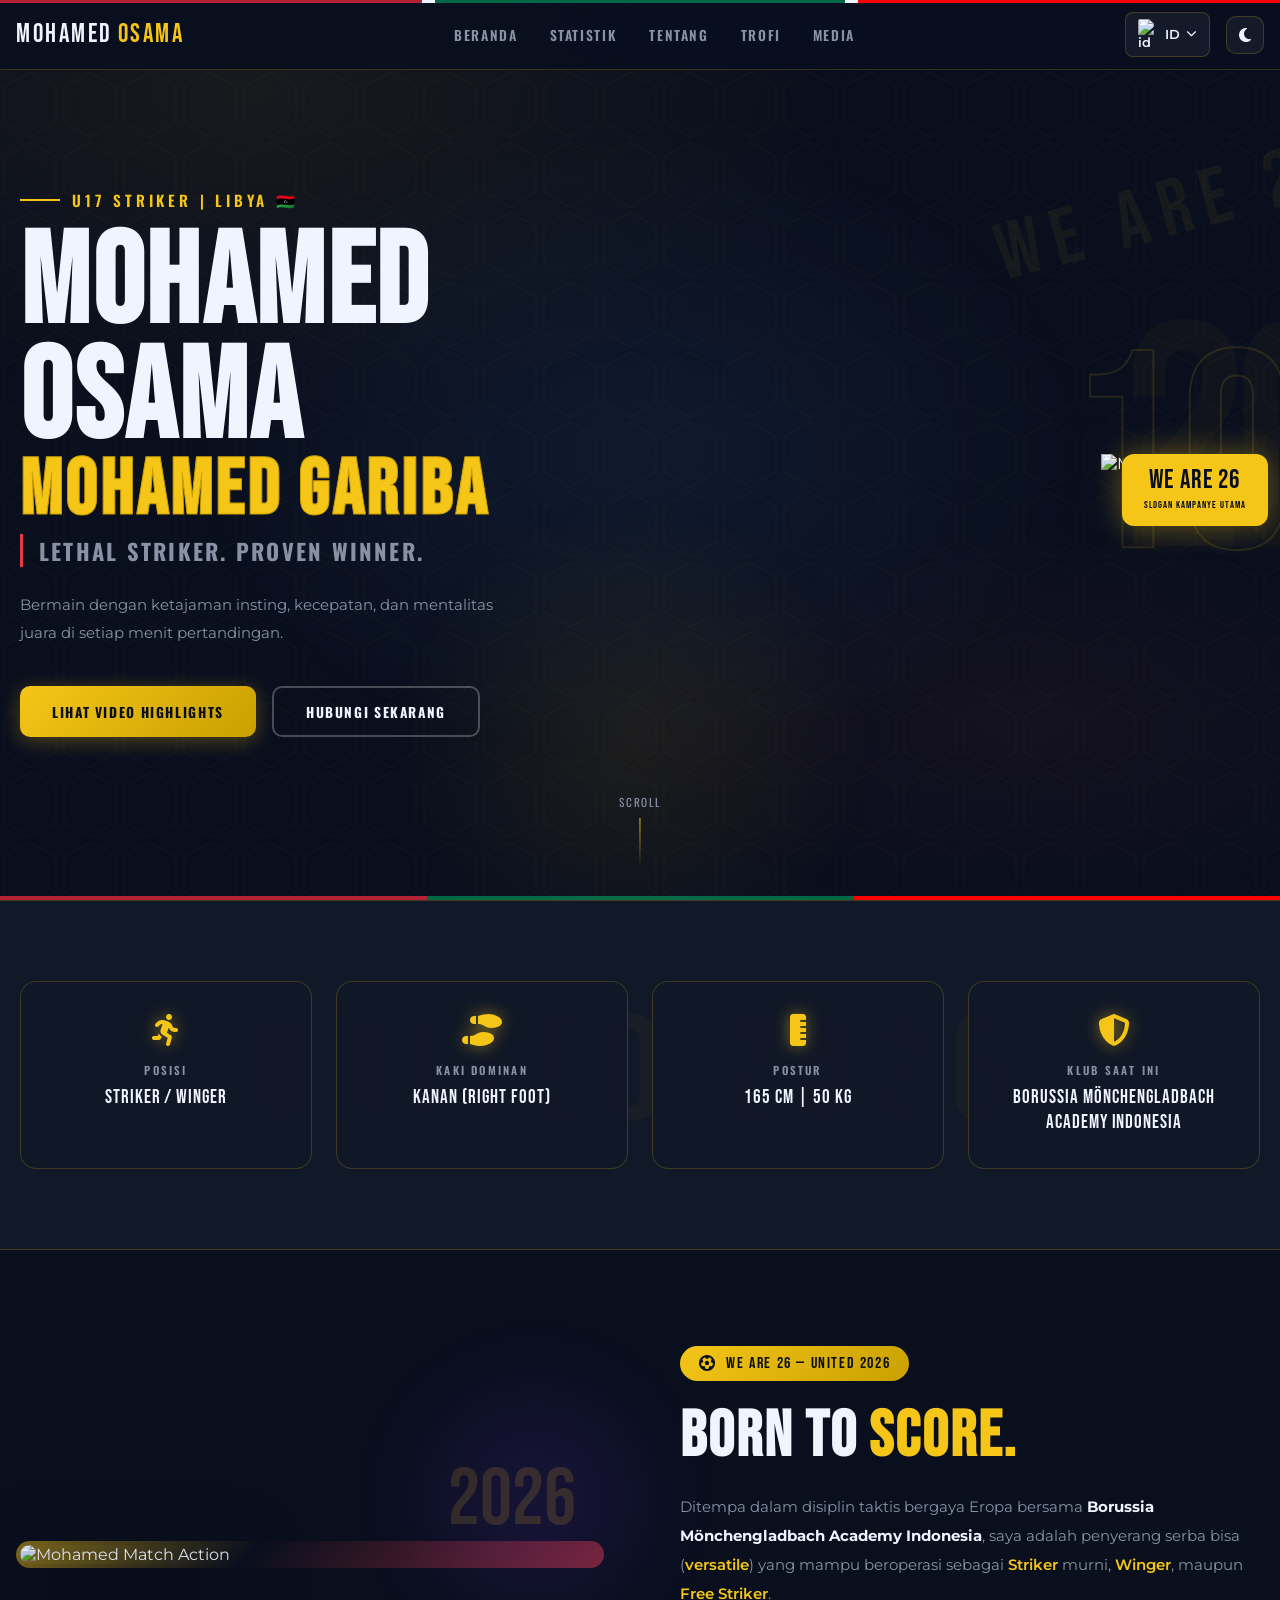
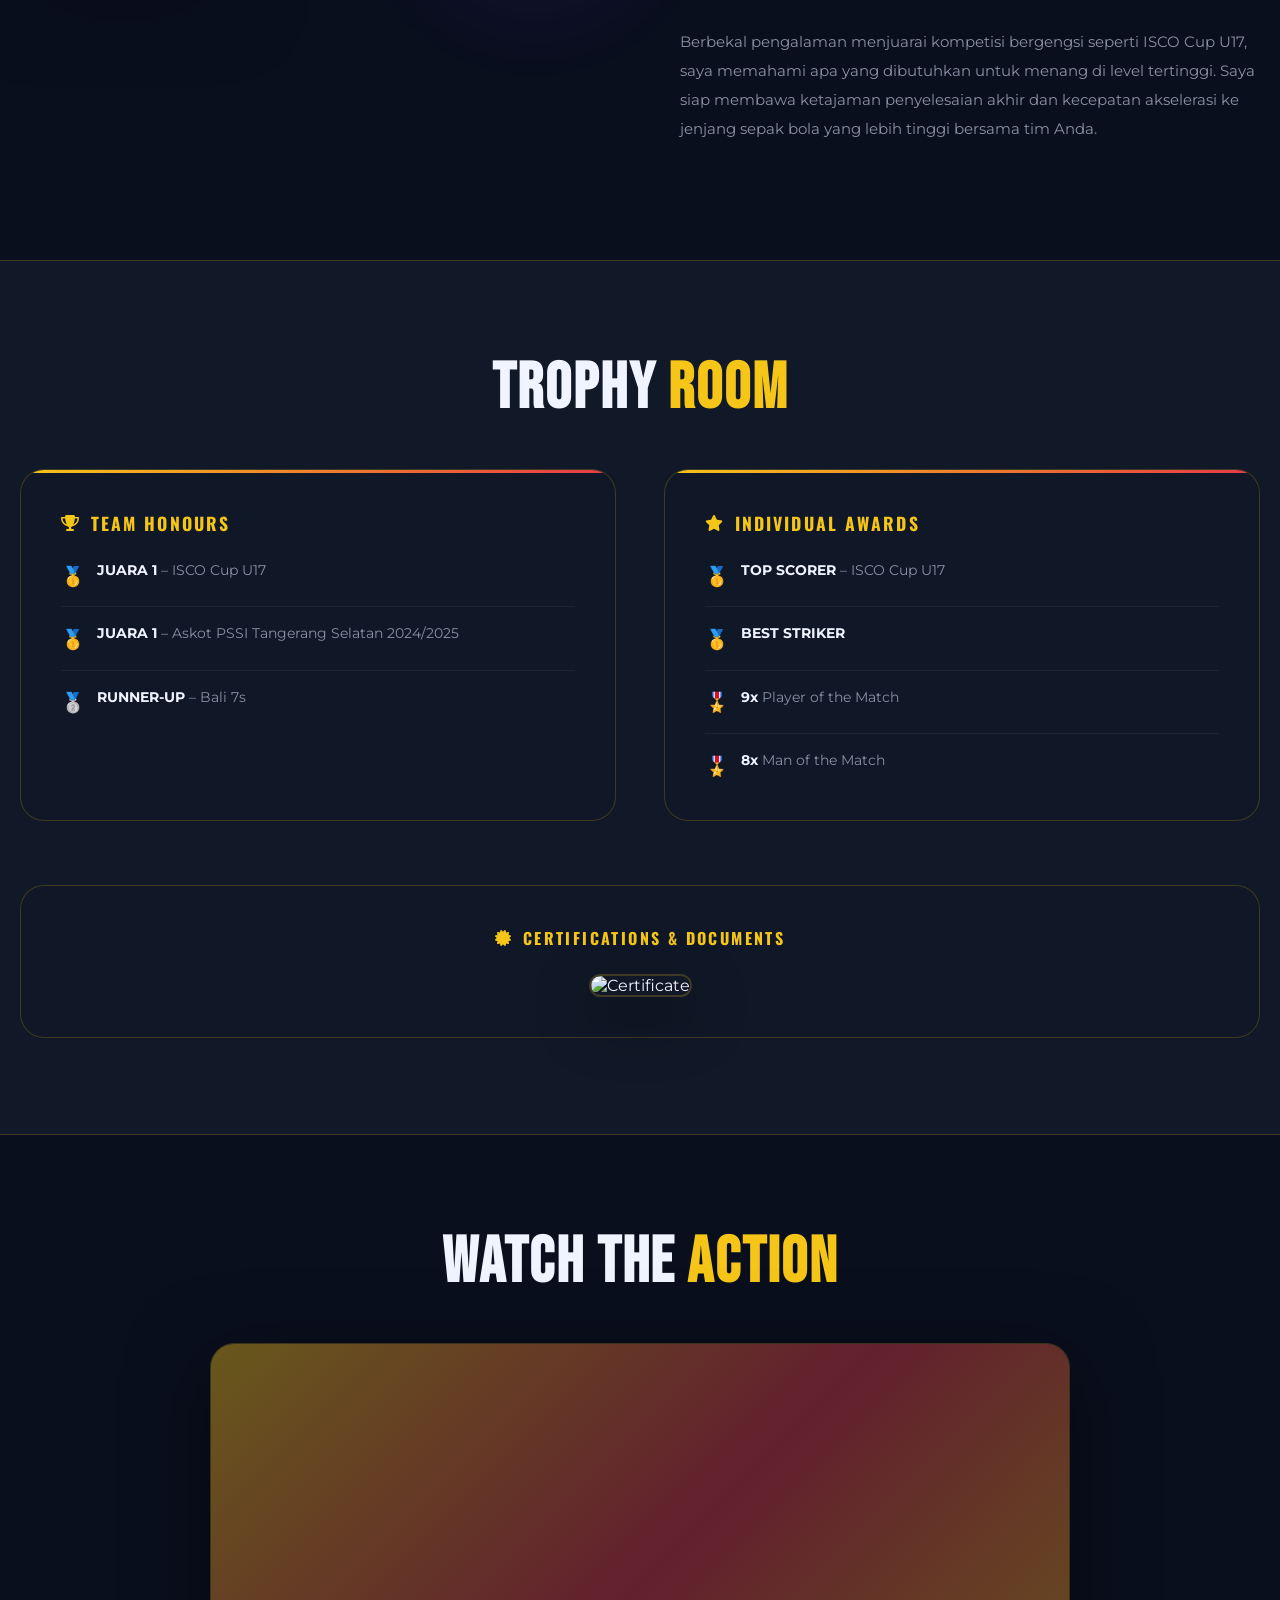
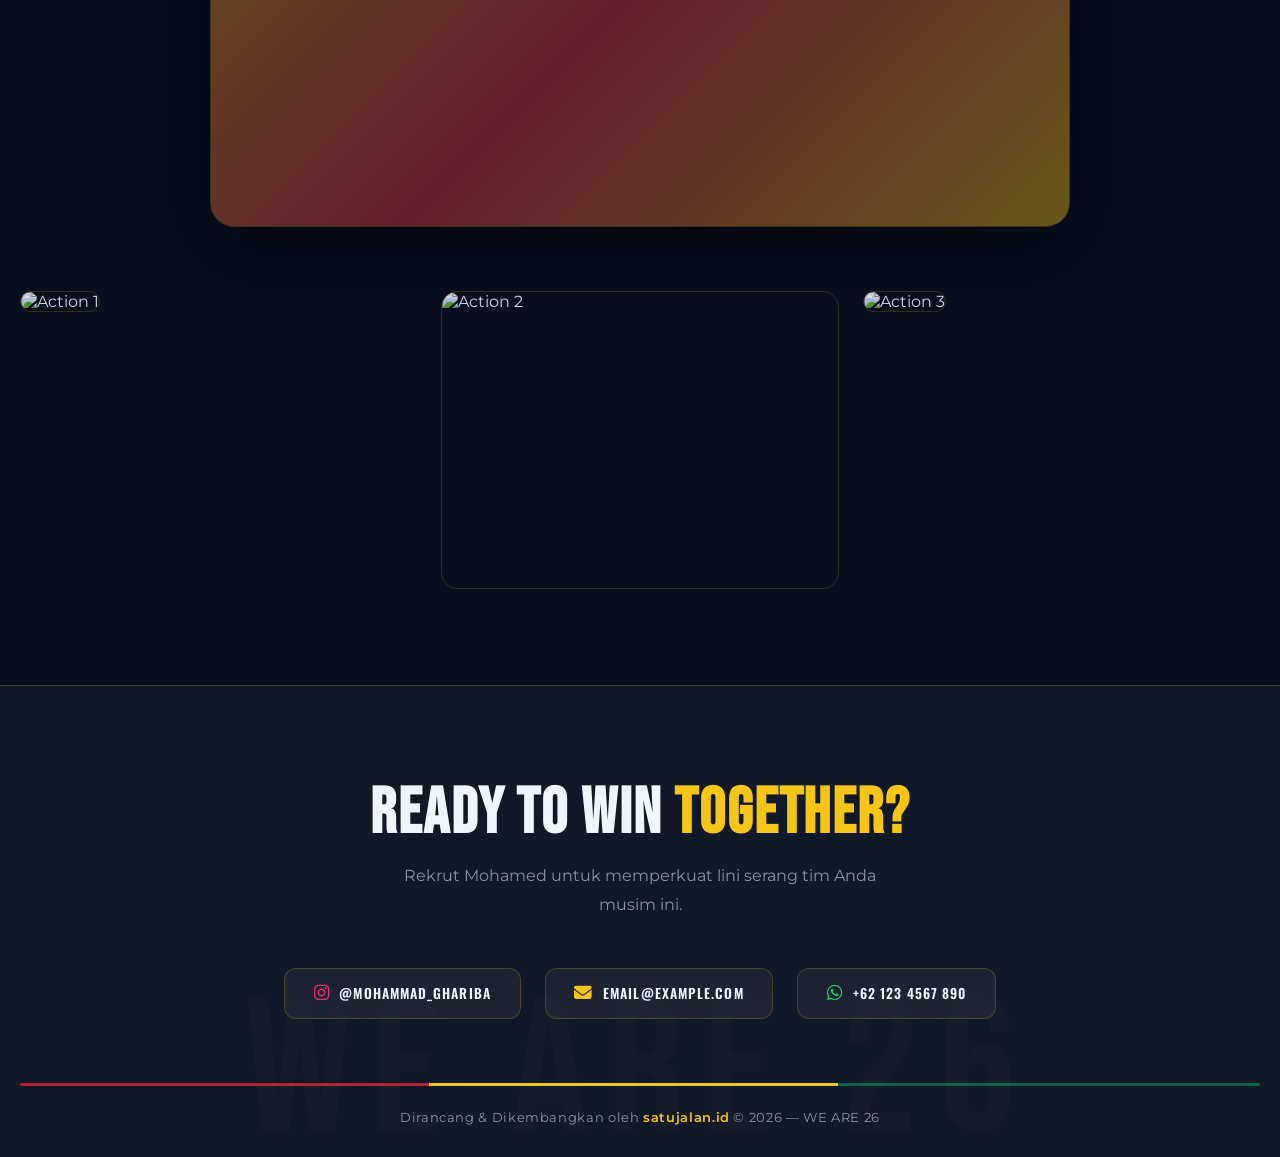
==== index.html @ 53f596b3 "Add files via upload" ====
<!DOCTYPE html>
<html lang="id">
<head>
    <meta charset="UTF-8">
    <meta name="viewport" content="width=device-width, initial-scale=1.0, maximum-scale=1.0, user-scalable=no">
    <title>Mohamed Osama — U17 Striker | FIFA World Cup 2026</title>
    <meta name="description" content="Profil resmi Mohamed Osama Gariba, striker muda berbakat dari Libya yang bermain di Borussia Mönchengladbach Academy Indonesia. WE ARE 26.">

    <!-- Google Fonts -->
    <link rel="preconnect" href="https://fonts.googleapis.com">
    <link rel="preconnect" href="https://fonts.gstatic.com" crossorigin>
    <link href="https://fonts.googleapis.com/css2?family=Bebas+Neue&family=Montserrat:wght@300;400;600;700;800;900&family=Oswald:wght@400;600;700&display=swap" rel="stylesheet">

    <!-- FontAwesome -->
    <link rel="stylesheet" href="https://cdnjs.cloudflare.com/ajax/libs/font-awesome/6.4.0/css/all.min.css">

    <!-- Custom CSS -->
    <link rel="stylesheet" href="style.css">
</head>
<body>

    <!-- FIFA 26 Background Watermark -->
    <div class="fifa-watermark">26</div>

    <!-- ── NAVBAR ── -->
    <nav class="navbar">
        <div class="logo">MOHAMED<span>OSAMA</span></div>
        <ul class="nav-links" id="navLinks">
            <li><a href="#hero"   data-i18n="nav_home">Home</a></li>
            <li><a href="#stats"  data-i18n="nav_stats">Stats</a></li>
            <li><a href="#about"  data-i18n="nav_about">About</a></li>
            <li><a href="#trophy" data-i18n="nav_trophies">Trophies</a></li>
            <li><a href="#media"  data-i18n="nav_media">Media</a></li>
        </ul>

        <div class="controls">
            <!-- Language Dropdown -->
            <div class="custom-dropdown" id="langDropdown">
                <div class="dropdown-selected" id="langSelected">
                    <img src="https://flagcdn.com/w20/id.png" alt="ID"> <span>ID</span> <i class="fas fa-chevron-down"></i>
                </div>
                <div class="dropdown-options" id="langOptions">
                    <div class="dropdown-option" data-value="id">
                        <img src="https://flagcdn.com/w20/id.png" alt="ID"> <span>ID</span>
                    </div>
                    <div class="dropdown-option" data-value="en">
                        <img src="https://flagcdn.com/w20/gb.png" alt="EN"> <span>EN</span>
                    </div>
                    <div class="dropdown-option" data-value="ar">
                        <img src="https://flagcdn.com/w20/sa.png" alt="AR"> <span>AR</span>
                    </div>
                </div>
            </div>

            <button id="themeToggle" class="theme-toggle" aria-label="Toggle Theme">
                <i class="fas fa-moon"></i>
            </button>
            <div class="hamburger" id="hamburger">
                <i class="fas fa-bars"></i>
            </div>
        </div>
    </nav>

    <!-- ══════════════════════════════════════
         SECTION 1: HERO
    ══════════════════════════════════════ -->
    <section id="hero" class="hero-section">
        <div class="hero-content reveal">
            <h2 class="subtitle" data-i18n="hero_subtitle">U17 STRIKER | LIBYA 🇱🇾</h2>
            <h1 class="title">
                MOHAMED<br>OSAMA<br>
                <span class="highlight">MOHAMED GARIBA</span>
            </h1>
            <h3 class="tagline"><span data-i18n="hero_tagline">LETHAL STRIKER. PROVEN WINNER.</span></h3>
            <p class="description" data-i18n="hero_desc">Bermain dengan ketajaman insting, kecepatan, dan mentalitas juara di setiap menit pertandingan.</p>
            <div class="cta-buttons">
                <a href="#media"   class="btn btn-primary" data-i18n="btn_video"><i class="fas fa-play"></i> LIHAT VIDEO HIGHLIGHTS</a>
                <a href="#contact" class="btn btn-outline"  data-i18n="btn_contact">HUBUNGI SEKARANG</a>
            </div>
        </div>

        <div class="hero-image">
            <!-- WE ARE 26 badge -->
            <div class="hero-badge">
                <span class="badge-big">WE ARE 26</span>
                <span class="badge-small">Slogan kampanye utama</span>
            </div>

            <div class="background-number">10</div>
            <picture>
                <source srcset="foto/1.webp" type="image/webp">
                <img src="foto/1.jpeg" alt="Mohamed Osama" class="player-cutout">
            </picture>
        </div>

        <!-- Host nations strip -->
        <div class="host-strip">
            <span class="usa"></span>
            <span class="mex"></span>
            <span class="can"></span>
        </div>

        <!-- Scroll indicator -->
        <div class="scroll-indicator">SCROLL</div>
    </section>

    <!-- ══════════════════════════════════════
         SECTION 2: PLAYER SNAPSHOT
    ══════════════════════════════════════ -->
    <section id="stats" class="stats-section">
        <div class="stats-grid reveal-children">
            <div class="stat-card">
                <i class="fas fa-running stat-icon"></i>
                <div class="stat-label" data-i18n="stat_position_label">POSISI</div>
                <div class="stat-value" data-i18n="stat_position_val">Striker / Winger</div>
            </div>
            <div class="stat-card">
                <i class="fas fa-shoe-prints stat-icon"></i>
                <div class="stat-label" data-i18n="stat_foot_label">KAKI DOMINAN</div>
                <div class="stat-value" data-i18n="stat_foot_val">Kanan (Right Foot)</div>
            </div>
            <div class="stat-card">
                <i class="fas fa-ruler-vertical stat-icon"></i>
                <div class="stat-label" data-i18n="stat_posture_label">POSTUR</div>
                <div class="stat-value">165 CM | 50 KG</div>
            </div>
            <div class="stat-card">
                <i class="fas fa-shield-alt stat-icon"></i>
                <div class="stat-label" data-i18n="stat_club_label">KLUB SAAT INI</div>
                <div class="stat-value">Borussia Mönchengladbach<br>Academy Indonesia</div>
            </div>
        </div>
    </section>

    <!-- ══════════════════════════════════════
         SECTION 3: THE PLAYER
    ══════════════════════════════════════ -->
    <section id="about" class="about-section">
        <div class="about-image reveal">
            <picture>
                <source srcset="foto/2.webp" type="image/webp">
                <img src="foto/2.jpeg" alt="Mohamed Match Action" class="action-shot">
            </picture>
            <div class="accent-blob blob-purple"></div>
        </div>
        <div class="about-content reveal">
            <div class="we-are-pill"><i class="fas fa-futbol"></i> WE ARE 26 — UNITED 2026</div>
            <h2 class="section-title">
                <span data-i18n="about_title_1">BORN TO </span>
                <span class="highlight" data-i18n="about_title_2">SCORE.</span>
            </h2>
            <p data-i18n="about_p1">
                Ditempa dalam disiplin taktis bergaya Eropa bersama <strong>Borussia Mönchengladbach Academy Indonesia</strong>, saya adalah penyerang serba bisa (<em>versatile</em>) yang mampu beroperasi sebagai <em>Striker</em> murni, <em>Winger</em>, maupun <em>Free Striker</em>.
            </p>
            <p data-i18n="about_p2">
                Berbekal pengalaman menjuarai kompetisi bergengsi seperti <em>ISCO Cup U17</em>, saya memahami apa yang dibutuhkan untuk menang di level tertinggi. Saya siap membawa ketajaman penyelesaian akhir dan kecepatan akselerasi ke jenjang sepak bola yang lebih tinggi bersama tim Anda.
            </p>
        </div>
    </section>

    <!-- ══════════════════════════════════════
         SECTION 4: TROPHY ROOM
    ══════════════════════════════════════ -->
    <section id="trophy" class="trophy-section">
        <h2 class="section-title text-center reveal">
            <span data-i18n="trophy_title_1">TROPHY </span>
            <span class="highlight" data-i18n="trophy_title_2">ROOM</span>
        </h2>
        <div class="trophy-container reveal-children">
            <div class="trophy-column">
                <h3><i class="fas fa-trophy"></i> <span data-i18n="trophy_team">TEAM HONOURS</span></h3>
                <ul class="honours-list">
                    <li>
                        <span class="medal gold">🥇</span>
                        <div><strong data-i18n="trophy_1st">JUARA 1</strong> – ISCO Cup U17</div>
                    </li>
                    <li>
                        <span class="medal gold">🥇</span>
                        <div><strong data-i18n="trophy_1st">JUARA 1</strong> – Askot PSSI Tangerang Selatan 2024/2025</div>
                    </li>
                    <li>
                        <span class="medal silver">🥈</span>
                        <div><strong data-i18n="trophy_2nd">RUNNER-UP</strong> – Bali 7s</div>
                    </li>
                </ul>
            </div>
            <div class="trophy-column">
                <h3><i class="fas fa-star"></i> <span data-i18n="trophy_ind">INDIVIDUAL AWARDS</span></h3>
                <ul class="honours-list">
                    <li>
                        <span class="medal gold">🥇</span>
                        <div><strong data-i18n="trophy_topscorer">TOP SCORER</strong> – ISCO Cup U17</div>
                    </li>
                    <li>
                        <span class="medal gold">🥇</span>
                        <div><strong data-i18n="trophy_beststriker">BEST STRIKER</strong></div>
                    </li>
                    <li>
                        <span class="medal bronze">🎖️</span>
                        <div><strong>9x</strong> <span data-i18n="trophy_potm">Player of the Match</span></div>
                    </li>
                    <li>
                        <span class="medal bronze">🎖️</span>
                        <div><strong>8x</strong> <span data-i18n="trophy_motm">Man of the Match</span></div>
                    </li>
                </ul>
            </div>
        </div>
        <div class="certificate-wrapper reveal">
            <h3><i class="fas fa-certificate"></i> <span data-i18n="cert_title">CERTIFICATIONS &amp; DOCUMENTS</span></h3>
            <picture>
                <source srcset="sertivikat/sertivikat.webp" type="image/webp">
                <img src="sertivikat/sertivikat.jpeg" alt="Certificate" class="cert-img">
            </picture>
        </div>
    </section>

    <!-- ══════════════════════════════════════
         SECTION 5: MEDIA & HIGHLIGHTS
    ══════════════════════════════════════ -->
    <section id="media" class="media-section">
        <h2 class="section-title text-center reveal">
            <span data-i18n="media_title_1">WATCH THE </span>
            <span class="highlight" data-i18n="media_title_2">ACTION</span>
        </h2>

        <div class="video-container reveal">
            <iframe
                width="560" height="315"
                src="https://www.youtube.com/embed/dQw4w9WgXcQ"
                title="Highlight Video"
                frameborder="0"
                allow="accelerometer; autoplay; clipboard-write; encrypted-media; gyroscope; picture-in-picture"
                allowfullscreen>
            </iframe>
        </div>

        <div class="photo-gallery reveal-children">
            <picture>
                <source srcset="foto/3.webp" type="image/webp">
                <img src="foto/3.jpeg" alt="Action 1" class="gallery-img">
            </picture>
            <img src="foto/4.jpeg" alt="Action 2" class="gallery-img">
            <picture>
                <source srcset="foto/5.webp" type="image/webp">
                <img src="foto/5.jpeg" alt="Action 3" class="gallery-img">
            </picture>
        </div>
    </section>

    <!-- ══════════════════════════════════════
         SECTION 6: FOOTER & CONTACT
    ══════════════════════════════════════ -->
    <footer id="contact" class="footer-section">
        <h2 class="section-title reveal">
            <span data-i18n="footer_title_1">READY TO WIN </span>
            <span class="highlight" data-i18n="footer_title_2">TOGETHER?</span>
        </h2>
        <p class="footer-desc" data-i18n="footer_desc">Rekrut Mohamed untuk memperkuat lini serang tim Anda musim ini.</p>

        <div class="contact-info reveal-children">
            <a href="https://instagram.com/Mohammad_ghariba" target="_blank" class="contact-link">
                <i class="fab fa-instagram"></i> @Mohammad_ghariba
            </a>
            <a href="mailto:email@example.com" class="contact-link">
                <i class="fas fa-envelope"></i> email@example.com
            </a>
            <a href="https://wa.me/1234567890" target="_blank" class="contact-link">
                <i class="fab fa-whatsapp"></i> +62 123 4567 890
            </a>
        </div>

        <div class="footer-divider"></div>

        <div class="copyright">
            <span data-i18n="footer_rights">Designed &amp; Engineered by</span>
            <a href="https://satujalan.id" target="_blank" class="developer-link">satujalan.id</a>
            &copy; 2026 — WE ARE 26
        </div>
    </footer>

    <script src="script.js"></script>
</body>
</html>
---- style.css ----
/* ============================================================
   FIFA WORLD CUP 2026 THEME — Mohamed Osama Portfolio
   "WE ARE 26" × "UNITED 2026"
   ============================================================ */

@import url('https://fonts.googleapis.com/css2?family=Bebas+Neue&family=Montserrat:wght@300;400;600;700;800;900&family=Oswald:wght@400;600;700&display=swap');

/* ── CSS Variables ── */
:root {
  --fifa-gold:      #F5C518;
  --fifa-gold-dark: #C9A000;
  --fifa-red:       #E63946;
  --fifa-blue:      #1D3557;
  --fifa-navy:      #0A0F1E;
  --fifa-navy-2:    #111827;
  --fifa-navy-3:    #1a2235;
  --fifa-white:     #F0F4FF;
  --fifa-gray:      #8892A4;
  --host-usa:       #B22234;   /* USA red */
  --host-mex:       #006847;   /* Mexico green */
  --host-can:       #FF0000;   /* Canada red */
  --glass-bg:       rgba(255,255,255,0.05);
  --glass-border:   rgba(245,197,24,0.2);
  --card-bg:        rgba(17,24,39,0.9);
  --transition:     0.35s cubic-bezier(0.25, 0.46, 0.45, 0.94);
  --glow-gold:      0 0 30px rgba(245,197,24,0.4);
  --glow-red:       0 0 30px rgba(230,57,70,0.4);
  --radius-lg:      16px;
  --radius-xl:      24px;
}

/* Light Mode */
body.light-mode {
  --fifa-navy:    #EEF2FF;
  --fifa-navy-2:  #DDE4F5;
  --fifa-navy-3:  #CDD8F0;
  --fifa-white:   #0A0F1E;
  --fifa-gray:    #3D4A60;
  --card-bg:      rgba(240,244,255,0.95);
  --glass-bg:     rgba(0,0,0,0.04);
  --glass-border: rgba(201,160,0,0.25);
}

/* ── Reset & Base ── */
*, *::before, *::after { box-sizing: border-box; margin: 0; padding: 0; }

html { scroll-behavior: smooth; }

body {
  font-family: 'Montserrat', sans-serif;
  background-color: var(--fifa-navy);
  color: var(--fifa-white);
  overflow-x: hidden;
  transition: background-color 0.4s, color 0.4s;
}

/* ── FIFA Background Pattern ── */
body::before {
  content: '';
  position: fixed;
  inset: 0;
  background-image:
    radial-gradient(ellipse 80% 60% at 20% 10%, rgba(245,197,24,0.06) 0%, transparent 60%),
    radial-gradient(ellipse 60% 40% at 80% 80%, rgba(230,57,70,0.05) 0%, transparent 55%),
    radial-gradient(ellipse 50% 50% at 50% 50%, rgba(29,53,87,0.3) 0%, transparent 70%);
  pointer-events: none;
  z-index: 0;
}

/* Hexagon football pattern */
body::after {
  content: '';
  position: fixed;
  inset: 0;
  background-image: url("data:image/svg+xml,%3Csvg xmlns='http://www.w3.org/2000/svg' width='60' height='70'%3E%3Cpolygon points='30,2 56,17 56,52 30,67 4,52 4,17' fill='none' stroke='rgba(245,197,24,0.04)' stroke-width='1'/%3E%3C/svg%3E");
  background-size: 60px 70px;
  pointer-events: none;
  z-index: 0;
}

/* ── FIFA Watermark ── */
.fifa-watermark {
  position: fixed;
  top: 50%;
  right: -5%;
  transform: translateY(-50%);
  font-family: 'Bebas Neue', sans-serif;
  font-size: clamp(12rem, 25vw, 22rem);
  color: rgba(245,197,24,0.03);
  pointer-events: none;
  z-index: 0;
  line-height: 1;
  letter-spacing: -0.05em;
  user-select: none;
}

/* ── Scrollbar ── */
::-webkit-scrollbar { width: 6px; }
::-webkit-scrollbar-track { background: var(--fifa-navy-2); }
::-webkit-scrollbar-thumb { background: var(--fifa-gold); border-radius: 10px; }

/* ====================================================
   NAVBAR
   ==================================================== */
.navbar {
  position: fixed;
  top: 0; left: 0; right: 0;
  z-index: 1000;
  display: flex;
  align-items: center;
  justify-content: space-between;
  padding: 0 clamp(1rem, 4vw, 3rem);
  height: 70px;
  background: rgba(10,15,30,0.85);
  backdrop-filter: blur(20px) saturate(180%);
  -webkit-backdrop-filter: blur(20px);
  border-bottom: 1px solid var(--glass-border);
  transition: background var(--transition);
}

body.light-mode .navbar {
  background: rgba(238,242,255,0.88);
}

/* Navbar top accent line — tricolor */
.navbar::before {
  content: '';
  position: absolute;
  top: 0; left: 0; right: 0;
  height: 3px;
  background: linear-gradient(90deg,
    var(--host-usa) 0%,
    var(--host-usa) 33%,
    var(--fifa-white) 33%,
    var(--fifa-white) 34%,
    var(--host-mex) 34%,
    var(--host-mex) 66%,
    var(--fifa-white) 66%,
    var(--fifa-white) 67%,
    var(--host-can) 67%,
    var(--host-can) 100%
  );
}

.logo {
  font-family: 'Bebas Neue', sans-serif;
  font-size: 1.6rem;
  letter-spacing: 0.1em;
  color: var(--fifa-white);
  text-transform: uppercase;
}
.logo span {
  color: var(--fifa-gold);
  margin-left: 0.3rem;
}

.nav-links {
  display: flex;
  gap: 2rem;
  list-style: none;
}

.nav-links a {
  font-family: 'Oswald', sans-serif;
  font-size: 0.85rem;
  font-weight: 600;
  letter-spacing: 0.12em;
  text-decoration: none;
  color: var(--fifa-gray);
  text-transform: uppercase;
  position: relative;
  transition: color var(--transition);
}

.nav-links a::after {
  content: '';
  position: absolute;
  bottom: -4px; left: 0;
  width: 0; height: 2px;
  background: var(--fifa-gold);
  transition: width var(--transition);
}

.nav-links a:hover { color: var(--fifa-gold); }
.nav-links a:hover::after { width: 100%; }

/* Controls */
.controls {
  display: flex;
  align-items: center;
  gap: 1rem;
}

/* Custom Language Dropdown */
.custom-dropdown {
  position: relative;
  user-select: none;
}

.dropdown-selected {
  display: flex;
  align-items: center;
  gap: 0.4rem;
  padding: 0.4rem 0.8rem;
  border: 1px solid var(--glass-border);
  border-radius: 8px;
  background: var(--glass-bg);
  cursor: pointer;
  font-size: 0.8rem;
  font-weight: 600;
  color: var(--fifa-white);
  transition: all var(--transition);
}
.dropdown-selected:hover { border-color: var(--fifa-gold); color: var(--fifa-gold); }
.dropdown-selected img { width: 20px; height: auto; border-radius: 2px; }
.dropdown-selected .fa-chevron-down { font-size: 0.65rem; transition: transform var(--transition); }
.custom-dropdown.open .fa-chevron-down { transform: rotate(180deg); }

.dropdown-options {
  display: none;
  position: absolute;
  top: calc(100% + 8px);
  right: 0;
  min-width: 100px;
  background: var(--fifa-navy-2);
  border: 1px solid var(--glass-border);
  border-radius: 10px;
  overflow: hidden;
  box-shadow: 0 8px 32px rgba(0,0,0,0.4);
}
.custom-dropdown.open .dropdown-options { display: block; animation: fadeDown 0.2s ease; }

@keyframes fadeDown {
  from { opacity: 0; transform: translateY(-8px); }
  to   { opacity: 1; transform: translateY(0); }
}

.dropdown-option {
  display: flex;
  align-items: center;
  gap: 0.5rem;
  padding: 0.6rem 1rem;
  cursor: pointer;
  font-size: 0.8rem;
  font-weight: 600;
  color: var(--fifa-gray);
  transition: all var(--transition);
}
.dropdown-option:hover { background: var(--glass-bg); color: var(--fifa-gold); }
.dropdown-option img { width: 20px; height: auto; border-radius: 2px; }

/* Theme Toggle */
.theme-toggle {
  width: 38px; height: 38px;
  border: 1px solid var(--glass-border);
  border-radius: 10px;
  background: var(--glass-bg);
  color: var(--fifa-white);
  cursor: pointer;
  display: flex; align-items: center; justify-content: center;
  font-size: 1rem;
  transition: all var(--transition);
}
.theme-toggle:hover { border-color: var(--fifa-gold); color: var(--fifa-gold); transform: rotate(15deg); }

/* Hamburger */
.hamburger {
  display: none;
  width: 38px; height: 38px;
  border: 1px solid var(--glass-border);
  border-radius: 10px;
  background: var(--glass-bg);
  color: var(--fifa-white);
  cursor: pointer;
  align-items: center; justify-content: center;
  font-size: 1rem;
  transition: all var(--transition);
}
.hamburger:hover { border-color: var(--fifa-gold); color: var(--fifa-gold); }

/* ====================================================
   HERO SECTION
   ==================================================== */
.hero-section {
  position: relative;
  min-height: 100vh;
  display: flex;
  align-items: center;
  justify-content: space-between;
  padding: 90px clamp(1.5rem, 6vw, 5rem) 4rem;
  overflow: hidden;
  z-index: 1;
}

/* WE ARE 26 diagonal ribbon */
.hero-section::before {
  content: 'WE ARE 26';
  position: absolute;
  top: 18%;
  right: -6%;
  font-family: 'Bebas Neue', sans-serif;
  font-size: 5rem;
  letter-spacing: 0.15em;
  color: rgba(245,197,24,0.06);
  transform: rotate(-15deg);
  pointer-events: none;
  white-space: nowrap;
  z-index: 0;
}

/* Glowing orb */
.hero-section::after {
  content: '';
  position: absolute;
  bottom: -10%;
  left: 30%;
  width: 500px; height: 500px;
  border-radius: 50%;
  background: radial-gradient(circle, rgba(245,197,24,0.08) 0%, transparent 70%);
  pointer-events: none;
  z-index: 0;
}

.hero-content {
  position: relative;
  z-index: 2;
  max-width: 600px;
}

.subtitle {
  font-family: 'Oswald', sans-serif;
  font-size: clamp(0.75rem, 1.5vw, 0.95rem);
  font-weight: 600;
  letter-spacing: 0.25em;
  text-transform: uppercase;
  color: var(--fifa-gold);
  margin-bottom: 1rem;
  display: flex;
  align-items: center;
  gap: 0.75rem;
}

.subtitle::before {
  content: '';
  display: inline-block;
  width: 40px; height: 2px;
  background: var(--fifa-gold);
  flex-shrink: 0;
}

.title {
  font-family: 'Bebas Neue', sans-serif;
  font-size: clamp(4rem, 10vw, 8rem);
  line-height: 0.9;
  letter-spacing: 0.02em;
  color: var(--fifa-white);
  margin-bottom: 0.5rem;
}

.title .highlight {
  display: block;
  color: var(--fifa-gold);
  font-size: 0.6em;
  letter-spacing: 0.05em;
  -webkit-text-stroke: 1px var(--fifa-gold-dark);
}

.tagline {
  font-family: 'Oswald', sans-serif;
  font-size: clamp(1rem, 2.5vw, 1.4rem);
  font-weight: 700;
  letter-spacing: 0.1em;
  text-transform: uppercase;
  color: var(--fifa-gray);
  margin-bottom: 1.5rem;
  border-left: 3px solid var(--fifa-red);
  padding-left: 1rem;
}

.description {
  font-size: 0.95rem;
  line-height: 1.8;
  color: var(--fifa-gray);
  max-width: 500px;
  margin-bottom: 2.5rem;
}

/* CTA Buttons */
.cta-buttons {
  display: flex;
  gap: 1rem;
  flex-wrap: wrap;
}

.btn {
  display: inline-flex;
  align-items: center;
  gap: 0.5rem;
  padding: 0.85rem 2rem;
  border-radius: 10px;
  font-family: 'Oswald', sans-serif;
  font-size: 0.85rem;
  font-weight: 700;
  letter-spacing: 0.12em;
  text-transform: uppercase;
  text-decoration: none;
  cursor: pointer;
  border: none;
  transition: all var(--transition);
}

.btn-primary {
  background: linear-gradient(135deg, var(--fifa-gold) 0%, var(--fifa-gold-dark) 100%);
  color: var(--fifa-navy);
  box-shadow: 0 4px 20px rgba(245,197,24,0.3);
}
.btn-primary:hover {
  transform: translateY(-3px);
  box-shadow: var(--glow-gold), 0 8px 30px rgba(245,197,24,0.4);
}

.btn-outline {
  background: transparent;
  color: var(--fifa-white);
  border: 2px solid rgba(255,255,255,0.25);
}
.btn-outline:hover {
  border-color: var(--fifa-gold);
  color: var(--fifa-gold);
  transform: translateY(-3px);
}

/* Hero Image */
.hero-image {
  position: relative;
  z-index: 2;
  flex-shrink: 0;
}

.background-number {
  position: absolute;
  top: 50%;
  left: 50%;
  transform: translate(-50%, -50%);
  font-family: 'Bebas Neue', sans-serif;
  font-size: clamp(12rem, 22vw, 20rem);
  color: transparent;
  -webkit-text-stroke: 2px rgba(245,197,24,0.12);
  pointer-events: none;
  z-index: 0;
  line-height: 1;
  user-select: none;
}

.player-cutout {
  position: relative;
  z-index: 2;
  width: clamp(280px, 40vw, 520px);
  height: auto;
  object-fit: cover;
  filter: drop-shadow(0 20px 60px rgba(245,197,24,0.2)) drop-shadow(0 0 30px rgba(230,57,70,0.1));
  animation: heroFloat 4s ease-in-out infinite;
}

@keyframes heroFloat {
  0%, 100% { transform: translateY(0); }
  50%       { transform: translateY(-12px); }
}

/* Hero badge — WE ARE 26 */
.hero-badge {
  position: absolute;
  top: 5%;
  right: -5%;
  background: var(--fifa-gold);
  color: var(--fifa-navy);
  font-family: 'Bebas Neue', sans-serif;
  padding: 0.8rem 1.4rem;
  border-radius: 12px;
  text-align: center;
  line-height: 1.1;
  box-shadow: var(--glow-gold);
  z-index: 3;
}
.hero-badge .badge-big { font-size: 1.6rem; display: block; letter-spacing: 0.05em; }
.hero-badge .badge-small { font-size: 0.6rem; letter-spacing: 0.1em; }

/* Host nations strip */
.host-strip {
  position: absolute;
  bottom: 0; left: 0; right: 0;
  display: flex;
  height: 4px;
}
.host-strip span {
  flex: 1;
  display: block;
}
.host-strip .usa { background: var(--host-usa); }
.host-strip .mex { background: var(--host-mex); }
.host-strip .can { background: var(--host-can); }

/* Scroll indicator */
.scroll-indicator {
  position: absolute;
  bottom: 2rem; left: 50%;
  transform: translateX(-50%);
  display: flex;
  flex-direction: column;
  align-items: center;
  gap: 0.5rem;
  color: var(--fifa-gray);
  font-size: 0.7rem;
  letter-spacing: 0.15em;
  text-transform: uppercase;
  font-family: 'Oswald', sans-serif;
  animation: pulse 2s ease-in-out infinite;
  z-index: 2;
}
.scroll-indicator::after {
  content: '';
  width: 1px; height: 50px;
  background: linear-gradient(to bottom, var(--fifa-gold), transparent);
}

@keyframes pulse { 0%,100%{opacity:1} 50%{opacity:0.4} }

/* ====================================================
   STATS / SNAPSHOT SECTION
   ==================================================== */
.stats-section {
  position: relative;
  z-index: 1;
  padding: 5rem clamp(1.5rem, 6vw, 5rem);
  background: var(--fifa-navy-2);
  border-top: 1px solid var(--glass-border);
  border-bottom: 1px solid var(--glass-border);
}

/* UNITED 2026 banner behind stats */
.stats-section::before {
  content: 'UNITED 2026';
  position: absolute;
  top: 50%;
  left: 50%;
  transform: translate(-50%, -50%);
  font-family: 'Bebas Neue', sans-serif;
  font-size: clamp(5rem, 12vw, 10rem);
  color: rgba(245,197,24,0.03);
  white-space: nowrap;
  pointer-events: none;
  z-index: 0;
  letter-spacing: 0.1em;
}

.stats-grid {
  position: relative;
  z-index: 1;
  display: grid;
  grid-template-columns: repeat(auto-fit, minmax(200px, 1fr));
  gap: 1.5rem;
}

.stat-card {
  background: var(--card-bg);
  border: 1px solid var(--glass-border);
  border-radius: var(--radius-lg);
  padding: 2rem 1.5rem;
  text-align: center;
  position: relative;
  overflow: hidden;
  transition: all var(--transition);
  backdrop-filter: blur(10px);
}

.stat-card::before {
  content: '';
  position: absolute;
  inset: 0;
  background: linear-gradient(135deg, rgba(245,197,24,0.05) 0%, transparent 60%);
  opacity: 0;
  transition: opacity var(--transition);
}

.stat-card:hover {
  transform: translateY(-8px);
  border-color: var(--fifa-gold);
  box-shadow: var(--glow-gold);
}
.stat-card:hover::before { opacity: 1; }

.stat-icon {
  font-size: 2rem;
  color: var(--fifa-gold);
  margin-bottom: 1rem;
  display: block;
  filter: drop-shadow(0 0 8px rgba(245,197,24,0.5));
}

.stat-label {
  font-family: 'Oswald', sans-serif;
  font-size: 0.7rem;
  font-weight: 600;
  letter-spacing: 0.2em;
  text-transform: uppercase;
  color: var(--fifa-gray);
  margin-bottom: 0.5rem;
}

.stat-value {
  font-family: 'Bebas Neue', sans-serif;
  font-size: 1.2rem;
  letter-spacing: 0.05em;
  color: var(--fifa-white);
  line-height: 1.3;
}

/* ====================================================
   ABOUT SECTION
   ==================================================== */
.about-section {
  position: relative;
  z-index: 1;
  display: grid;
  grid-template-columns: 1fr 1fr;
  gap: 5rem;
  padding: 6rem clamp(1.5rem, 6vw, 5rem);
  align-items: center;
  overflow: hidden;
}

.about-image {
  position: relative;
}

.action-shot {
  width: 100%;
  border-radius: var(--radius-xl);
  object-fit: cover;
  aspect-ratio: 4/5;
  filter: brightness(0.9) contrast(1.05);
  box-shadow: 0 30px 80px rgba(0,0,0,0.5);
  transition: transform var(--transition);
}
.about-image:hover .action-shot { transform: scale(1.02); }

/* Decorative accent blobs */
.accent-blob {
  position: absolute;
  border-radius: 50%;
  filter: blur(40px);
  opacity: 0.15;
  pointer-events: none;
}
.blob-purple {
  width: 250px; height: 250px;
  background: radial-gradient(circle, #7c3aed, transparent);
  bottom: -60px; right: -60px;
}

/* FIFA frame overlay on about image */
.about-image::before {
  content: '';
  position: absolute;
  inset: -4px;
  border-radius: calc(var(--radius-xl) + 4px);
  background: linear-gradient(135deg, var(--fifa-gold), transparent 40%, var(--fifa-red) 100%);
  z-index: -1;
  opacity: 0.5;
}

/* About image badge */
.about-image::after {
  content: '2026';
  position: absolute;
  bottom: 1.5rem; right: 1.5rem;
  font-family: 'Bebas Neue', sans-serif;
  font-size: 5rem;
  color: rgba(245,197,24,0.15);
  line-height: 1;
  pointer-events: none;
}

.about-content { position: relative; z-index: 1; }

.section-title {
  font-family: 'Bebas Neue', sans-serif;
  font-size: clamp(2.5rem, 5vw, 4.5rem);
  line-height: 1;
  letter-spacing: 0.03em;
  margin-bottom: 1.5rem;
  color: var(--fifa-white);
}
.section-title .highlight { color: var(--fifa-gold); }
.text-center { text-align: center; }

.about-content p {
  font-size: 0.95rem;
  line-height: 1.9;
  color: var(--fifa-gray);
  margin-bottom: 1.25rem;
}

.about-content p strong { color: var(--fifa-white); }
.about-content p em { color: var(--fifa-gold); font-style: normal; font-weight: 600; }

/* About "WE ARE 26" pill */
.we-are-pill {
  display: inline-flex;
  align-items: center;
  gap: 0.6rem;
  background: linear-gradient(135deg, var(--fifa-gold), var(--fifa-gold-dark));
  color: var(--fifa-navy);
  font-family: 'Bebas Neue', sans-serif;
  font-size: 1rem;
  letter-spacing: 0.1em;
  padding: 0.5rem 1.2rem;
  border-radius: 50px;
  margin-bottom: 1.5rem;
}

/* ====================================================
   TROPHY SECTION
   ==================================================== */
.trophy-section {
  position: relative;
  z-index: 1;
  padding: 6rem clamp(1.5rem, 6vw, 5rem);
  background: var(--fifa-navy-2);
  border-top: 1px solid var(--glass-border);
  border-bottom: 1px solid var(--glass-border);
  overflow: hidden;
}

.trophy-section > .section-title {
  margin-bottom: 3rem;
  position: relative;
  z-index: 1;
}

.trophy-container {
  position: relative;
  z-index: 1;
  display: grid;
  grid-template-columns: 1fr 1fr;
  gap: 3rem;
  margin-bottom: 4rem;
}

.trophy-column {
  background: var(--card-bg);
  border: 1px solid var(--glass-border);
  border-radius: var(--radius-xl);
  padding: 2.5rem;
  backdrop-filter: blur(10px);
  transition: all var(--transition);
  position: relative;
  overflow: hidden;
}

.trophy-column::before {
  content: '';
  position: absolute;
  top: 0; left: 0; right: 0;
  height: 3px;
  background: linear-gradient(90deg, var(--fifa-gold), var(--fifa-red));
}

.trophy-column:hover {
  border-color: rgba(245,197,24,0.3);
  box-shadow: var(--glow-gold);
  transform: translateY(-4px);
}

.trophy-column h3 {
  font-family: 'Oswald', sans-serif;
  font-size: 1.1rem;
  font-weight: 700;
  letter-spacing: 0.12em;
  text-transform: uppercase;
  color: var(--fifa-gold);
  margin-bottom: 1.5rem;
  display: flex;
  align-items: center;
  gap: 0.6rem;
}
.trophy-column h3 i { font-size: 1rem; }

.honours-list {
  list-style: none;
  display: flex;
  flex-direction: column;
  gap: 1rem;
}

.honours-list li {
  display: flex;
  align-items: flex-start;
  gap: 0.75rem;
  font-size: 0.9rem;
  color: var(--fifa-gray);
  line-height: 1.5;
  padding-bottom: 1rem;
  border-bottom: 1px solid rgba(255,255,255,0.05);
}
.honours-list li:last-child { border-bottom: none; padding-bottom: 0; }

.medal { font-size: 1.2rem; flex-shrink: 0; margin-top: 0.1rem; }
.honours-list li strong { color: var(--fifa-white); font-weight: 700; }

/* Certificate */
.certificate-wrapper {
  position: relative;
  z-index: 1;
  background: var(--card-bg);
  border: 1px solid var(--glass-border);
  border-radius: var(--radius-xl);
  padding: 2.5rem;
  text-align: center;
  backdrop-filter: blur(10px);
}

.certificate-wrapper h3 {
  font-family: 'Oswald', sans-serif;
  font-size: 1rem;
  font-weight: 700;
  letter-spacing: 0.15em;
  text-transform: uppercase;
  color: var(--fifa-gold);
  margin-bottom: 1.5rem;
  display: flex;
  align-items: center;
  justify-content: center;
  gap: 0.6rem;
}

.cert-img {
  width: 100%;
  max-width: 700px;
  border-radius: 12px;
  border: 2px solid var(--glass-border);
  box-shadow: 0 20px 60px rgba(0,0,0,0.4);
  transition: transform var(--transition);
}
.cert-img:hover { transform: scale(1.01); }

/* ====================================================
   MEDIA SECTION
   ==================================================== */
.media-section {
  position: relative;
  z-index: 1;
  padding: 6rem clamp(1.5rem, 6vw, 5rem);
  overflow: hidden;
}

.media-section > .section-title {
  margin-bottom: 3rem;
}

.video-container {
  position: relative;
  width: 100%;
  max-width: 860px;
  margin: 0 auto 4rem;
  border-radius: var(--radius-xl);
  overflow: hidden;
  aspect-ratio: 16/9;
  border: 1px solid var(--glass-border);
  box-shadow: 0 20px 80px rgba(0,0,0,0.5);
}

.video-container iframe {
  width: 100%; height: 100%;
  display: block;
  border: none;
}

/* Video glowing frame */
.video-container::before {
  content: '';
  position: absolute;
  inset: -2px;
  border-radius: calc(var(--radius-xl) + 2px);
  background: linear-gradient(135deg, var(--fifa-gold), var(--fifa-red), var(--fifa-gold));
  z-index: -1;
  opacity: 0.4;
}

.photo-gallery {
  display: grid;
  grid-template-columns: repeat(3, 1fr);
  gap: 1.5rem;
}

.gallery-img {
  width: 100%;
  aspect-ratio: 4/3;
  object-fit: cover;
  border-radius: var(--radius-lg);
  border: 1px solid var(--glass-border);
  filter: brightness(0.85) contrast(1.05);
  transition: all var(--transition);
  cursor: pointer;
}

.gallery-img:hover {
  filter: brightness(1) contrast(1.1);
  transform: scale(1.03);
  border-color: var(--fifa-gold);
  box-shadow: var(--glow-gold);
  z-index: 2;
  position: relative;
}

/* ====================================================
   FOOTER / CONTACT SECTION
   ==================================================== */
.footer-section {
  position: relative;
  z-index: 1;
  padding: 6rem clamp(1.5rem, 6vw, 5rem) 3rem;
  background: var(--fifa-navy-2);
  border-top: 1px solid var(--glass-border);
  text-align: center;
  overflow: hidden;
}

.footer-section::before {
  content: 'WE ARE 26';
  position: absolute;
  bottom: -2rem; left: 50%;
  transform: translateX(-50%);
  font-family: 'Bebas Neue', sans-serif;
  font-size: clamp(6rem, 15vw, 14rem);
  color: rgba(245,197,24,0.025);
  letter-spacing: 0.1em;
  white-space: nowrap;
  pointer-events: none;
}

.footer-section > .section-title { margin-bottom: 1rem; }

.footer-desc {
  color: var(--fifa-gray);
  font-size: 1rem;
  line-height: 1.8;
  max-width: 500px;
  margin: 0 auto 3rem;
}

.contact-info {
  display: flex;
  justify-content: center;
  gap: 1.5rem;
  flex-wrap: wrap;
  margin-bottom: 4rem;
}

.contact-link {
  display: inline-flex;
  align-items: center;
  gap: 0.6rem;
  padding: 0.9rem 1.8rem;
  border: 1px solid var(--glass-border);
  border-radius: 12px;
  background: var(--glass-bg);
  color: var(--fifa-white);
  text-decoration: none;
  font-family: 'Oswald', sans-serif;
  font-size: 0.85rem;
  font-weight: 600;
  letter-spacing: 0.08em;
  text-transform: uppercase;
  transition: all var(--transition);
  backdrop-filter: blur(10px);
}

.contact-link i { font-size: 1.1rem; }
.contact-link:hover {
  border-color: var(--fifa-gold);
  color: var(--fifa-gold);
  transform: translateY(-4px);
  box-shadow: var(--glow-gold);
  background: rgba(245,197,24,0.05);
}

.contact-link:nth-child(1) i { color: #E1306C; }  /* Instagram */
.contact-link:nth-child(2) i { color: var(--fifa-gold); } /* Email */
.contact-link:nth-child(3) i { color: #25D366; }  /* WhatsApp */

/* Footer tricolor divider */
.footer-divider {
  width: 100%;
  height: 3px;
  background: linear-gradient(90deg,
    var(--host-usa) 0%, var(--host-usa) 33%,
    var(--fifa-gold) 33%, var(--fifa-gold) 66%,
    var(--host-mex) 66%, var(--host-mex) 100%
  );
  margin-bottom: 1.5rem;
  border-radius: 3px;
}

.copyright {
  font-size: 0.8rem;
  color: var(--fifa-gray);
  letter-spacing: 0.05em;
  position: relative;
  z-index: 1;
}
.copyright a { color: var(--fifa-gold); text-decoration: none; }
.copyright a:hover { text-decoration: underline; }

/* Developer link */
.developer-link {
  color: var(--fifa-gold);
  text-decoration: none;
  font-weight: 600;
}

/* ====================================================
   MOBILE NAV
   ==================================================== */
@media (max-width: 900px) {
  .nav-links {
    display: none;
    flex-direction: column;
    position: fixed;
    top: 60px; left: 0; right: 0;
    background: rgba(8,12,24,0.98);
    backdrop-filter: blur(24px);
    -webkit-backdrop-filter: blur(24px);
    border-bottom: 1px solid var(--glass-border);
    padding: 1rem 1.5rem 1.5rem;
    gap: 0;
    z-index: 999;
  }
  .nav-links.open {
    display: flex;
    animation: slideDown 0.25s ease forwards;
  }
  @keyframes slideDown {
    from { opacity: 0; transform: translateY(-8px); }
    to   { opacity: 1; transform: translateY(0); }
  }
  .nav-links li { width: 100%; }
  .nav-links a {
    display: block;
    font-size: 1rem;
    padding: 0.85rem 0;
    border-bottom: 1px solid rgba(255,255,255,0.06);
    color: var(--fifa-white);
    letter-spacing: 0.1em;
  }
  .nav-links li:last-child a { border-bottom: none; }
  .hamburger { display: flex; }
  .navbar { height: 60px; }
}

/* ====================================================
   RESPONSIVE — Tablet (768px – 1024px)
   ==================================================== */
@media (max-width: 1024px) {
  .hero-section {
    gap: 2rem;
    padding: 100px clamp(1.5rem, 5vw, 3rem) 4rem;
  }

  .about-section {
    grid-template-columns: 1fr 1fr;
    gap: 3rem;
    padding: 5rem clamp(1.5rem, 5vw, 3rem);
  }

  .trophy-container {
    gap: 2rem;
  }

  .photo-gallery {
    grid-template-columns: repeat(3, 1fr);
  }
}

/* ====================================================
   RESPONSIVE — Mobile L (max 768px)
   Covers: most Android flagships, iPhone Plus/Max
   ==================================================== */
@media (max-width: 768px) {

  /* ── Hero ── */
  .hero-section {
    flex-direction: column;
    text-align: center;
    padding: 80px 1.25rem 5rem;
    min-height: 100svh;
    gap: 0;
    align-items: center;
    justify-content: flex-start;
  }

  .hero-content {
    order: 2;
    max-width: 100%;
  }

  .hero-image {
    order: 1;
    width: 100%;
    display: flex;
    justify-content: center;
    align-items: center;
    position: relative;
    margin-bottom: 0.5rem;
  }

  .player-cutout {
    width: min(85vw, 320px);
    height: auto;
    animation: heroFloat 4s ease-in-out infinite;
  }

  /* Hide watermark number behind image on mobile */
  .background-number {
    font-size: 10rem;
    opacity: 0.3;
  }

  /* WE ARE 26 badge — reposition */
  .hero-badge {
    position: absolute;
    top: 0.5rem;
    right: 0.5rem;
    padding: 0.5rem 0.9rem;
    border-radius: 10px;
    z-index: 5;
  }
  .hero-badge .badge-big  { font-size: 1rem; }
  .hero-badge .badge-small { font-size: 0.5rem; }

  .subtitle {
    justify-content: center;
    font-size: 0.75rem;
    margin-bottom: 0.6rem;
  }
  .subtitle::before { display: none; }

  .title {
    font-size: clamp(3rem, 14vw, 5rem);
    line-height: 0.92;
    margin-bottom: 0.6rem;
  }

  .tagline {
    font-size: 0.95rem;
    border-left: none;
    padding-left: 0;
    border-top: 2px solid var(--fifa-red);
    padding-top: 0.5rem;
    display: inline-block;
    margin-bottom: 1rem;
  }

  .description {
    font-size: 0.88rem;
    margin: 0 auto 1.5rem;
    line-height: 1.7;
  }

  .cta-buttons {
    justify-content: center;
    flex-direction: column;
    align-items: center;
    gap: 0.75rem;
  }

  .btn {
    width: 100%;
    max-width: 300px;
    justify-content: center;
    padding: 0.9rem 1.5rem;
    font-size: 0.8rem;
  }

  .scroll-indicator { display: none; }

  /* ── Stats ── */
  .stats-section {
    padding: 3rem 1.25rem;
  }

  .stats-grid {
    grid-template-columns: 1fr 1fr;
    gap: 1rem;
  }

  .stat-card {
    padding: 1.25rem 1rem;
  }

  .stat-icon { font-size: 1.5rem; margin-bottom: 0.75rem; }
  .stat-label { font-size: 0.65rem; }
  .stat-value { font-size: 1rem; }

  /* ── About ── */
  .about-section {
    grid-template-columns: 1fr;
    gap: 2rem;
    padding: 4rem 1.25rem;
  }

  .about-image {
    order: 1;
  }

  .action-shot {
    aspect-ratio: 16/10;
    width: 100%;
    max-height: 260px;
    object-position: top;
  }

  .about-content {
    order: 2;
  }

  .we-are-pill {
    font-size: 0.85rem;
    padding: 0.4rem 1rem;
  }

  .section-title {
    font-size: clamp(2rem, 9vw, 3.5rem);
  }

  .about-content p {
    font-size: 0.88rem;
    line-height: 1.8;
  }

  /* ── Trophy ── */
  .trophy-section {
    padding: 4rem 1.25rem;
  }

  .trophy-container {
    grid-template-columns: 1fr;
    gap: 1.5rem;
    margin-bottom: 2rem;
  }

  .trophy-column {
    padding: 1.5rem;
  }

  .honours-list li {
    font-size: 0.85rem;
  }

  .certificate-wrapper {
    padding: 1.5rem;
  }

  /* ── Media ── */
  .media-section {
    padding: 4rem 1.25rem;
  }

  .photo-gallery {
    grid-template-columns: 1fr 1fr;
    gap: 0.75rem;
  }

  .gallery-img {
    aspect-ratio: 1;
  }

  /* ── Footer ── */
  .footer-section {
    padding: 4rem 1.25rem 2rem;
  }

  .footer-desc {
    font-size: 0.9rem;
  }

  .contact-info {
    flex-direction: column;
    align-items: stretch;
    gap: 0.75rem;
  }

  .contact-link {
    justify-content: center;
    padding: 0.85rem 1.2rem;
    font-size: 0.8rem;
    border-radius: 10px;
  }
}

/* ====================================================
   RESPONSIVE — Mobile M/S (max 480px)
   Covers: iPhone SE, Galaxy A series, budget Androids
   ==================================================== */
@media (max-width: 480px) {

  .navbar {
    padding: 0 1rem;
    height: 58px;
  }

  .logo { font-size: 1.2rem; }

  .dropdown-selected { padding: 0.35rem 0.6rem; font-size: 0.75rem; }
  .theme-toggle, .hamburger { width: 34px; height: 34px; font-size: 0.9rem; }

  .hero-section {
    padding: 75px 1rem 4rem;
  }

  .player-cutout {
    width: min(80vw, 260px);
  }

  .title {
    font-size: clamp(2.6rem, 13vw, 4rem);
  }

  .stats-grid {
    grid-template-columns: 1fr 1fr;
    gap: 0.75rem;
  }

  .stat-card { padding: 1rem 0.75rem; }
  .stat-icon { font-size: 1.3rem; margin-bottom: 0.5rem; }
  .stat-value { font-size: 0.9rem; }
  .stat-label { font-size: 0.6rem; }

  .photo-gallery {
    grid-template-columns: 1fr;
    gap: 0.75rem;
  }

  .gallery-img { aspect-ratio: 16/9; }
}

/* ====================================================
   RESPONSIVE — Mobile XS (max 360px)
   Covers: Very small/old phones, Galaxy A02
   ==================================================== */
@media (max-width: 360px) {

  .navbar { padding: 0 0.75rem; }
  .logo { font-size: 1.05rem; }

  .hero-section { padding: 70px 0.75rem 3rem; }

  .title { font-size: clamp(2.2rem, 12vw, 3.2rem); }

  .btn { font-size: 0.75rem; padding: 0.8rem 1rem; }

  .stat-card { padding: 0.9rem 0.6rem; }
  .stat-value { font-size: 0.85rem; }

  .trophy-column { padding: 1.2rem 1rem; }
  .certificate-wrapper { padding: 1.2rem 0.75rem; }

  .contact-link { font-size: 0.75rem; padding: 0.75rem 1rem; }
}

/* ====================================================
   SAFE AREA — Notch/Dynamic Island/Home Bar support
   ==================================================== */
@supports (padding: max(0px)) {
  .navbar {
    padding-left: max(1rem, env(safe-area-inset-left));
    padding-right: max(1rem, env(safe-area-inset-right));
  }
  .hero-section,
  .stats-section,
  .about-section,
  .trophy-section,
  .media-section,
  .footer-section {
    padding-left: max(1.25rem, env(safe-area-inset-left));
    padding-right: max(1.25rem, env(safe-area-inset-right));
  }
  .footer-section {
    padding-bottom: max(2rem, env(safe-area-inset-bottom));
  }
}

/* ====================================================
   ANIMATIONS — Scroll Reveal
   ==================================================== */
.reveal {
  opacity: 0;
  transform: translateY(30px);
  transition: opacity 0.7s ease, transform 0.7s ease;
}
.reveal.visible {
  opacity: 1;
  transform: translateY(0);
}

/* Stagger children */
.reveal-children > * {
  opacity: 0;
  transform: translateY(20px);
  transition: opacity 0.5s ease, transform 0.5s ease;
}
.reveal-children.visible > *:nth-child(1) { opacity:1; transform:none; transition-delay:0.1s; }
.reveal-children.visible > *:nth-child(2) { opacity:1; transform:none; transition-delay:0.2s; }
.reveal-children.visible > *:nth-child(3) { opacity:1; transform:none; transition-delay:0.3s; }
.reveal-children.visible > *:nth-child(4) { opacity:1; transform:none; transition-delay:0.4s; }
.reveal-children.visible > *:nth-child(5) { opacity:1; transform:none; transition-delay:0.5s; }
.reveal-children.visible > *:nth-child(6) { opacity:1; transform:none; transition-delay:0.6s; }

/* Number counter animation */
@keyframes countUp {
  from { opacity: 0; transform: scale(0.8); }
  to   { opacity: 1; transform: scale(1); }
}
.stat-card { animation: countUp 0.5s ease both; }

/* Glowing pulse for gold elements */
@keyframes goldPulse {
  0%, 100% { box-shadow: 0 0 20px rgba(245,197,24,0.3); }
  50%       { box-shadow: 0 0 40px rgba(245,197,24,0.6); }
}
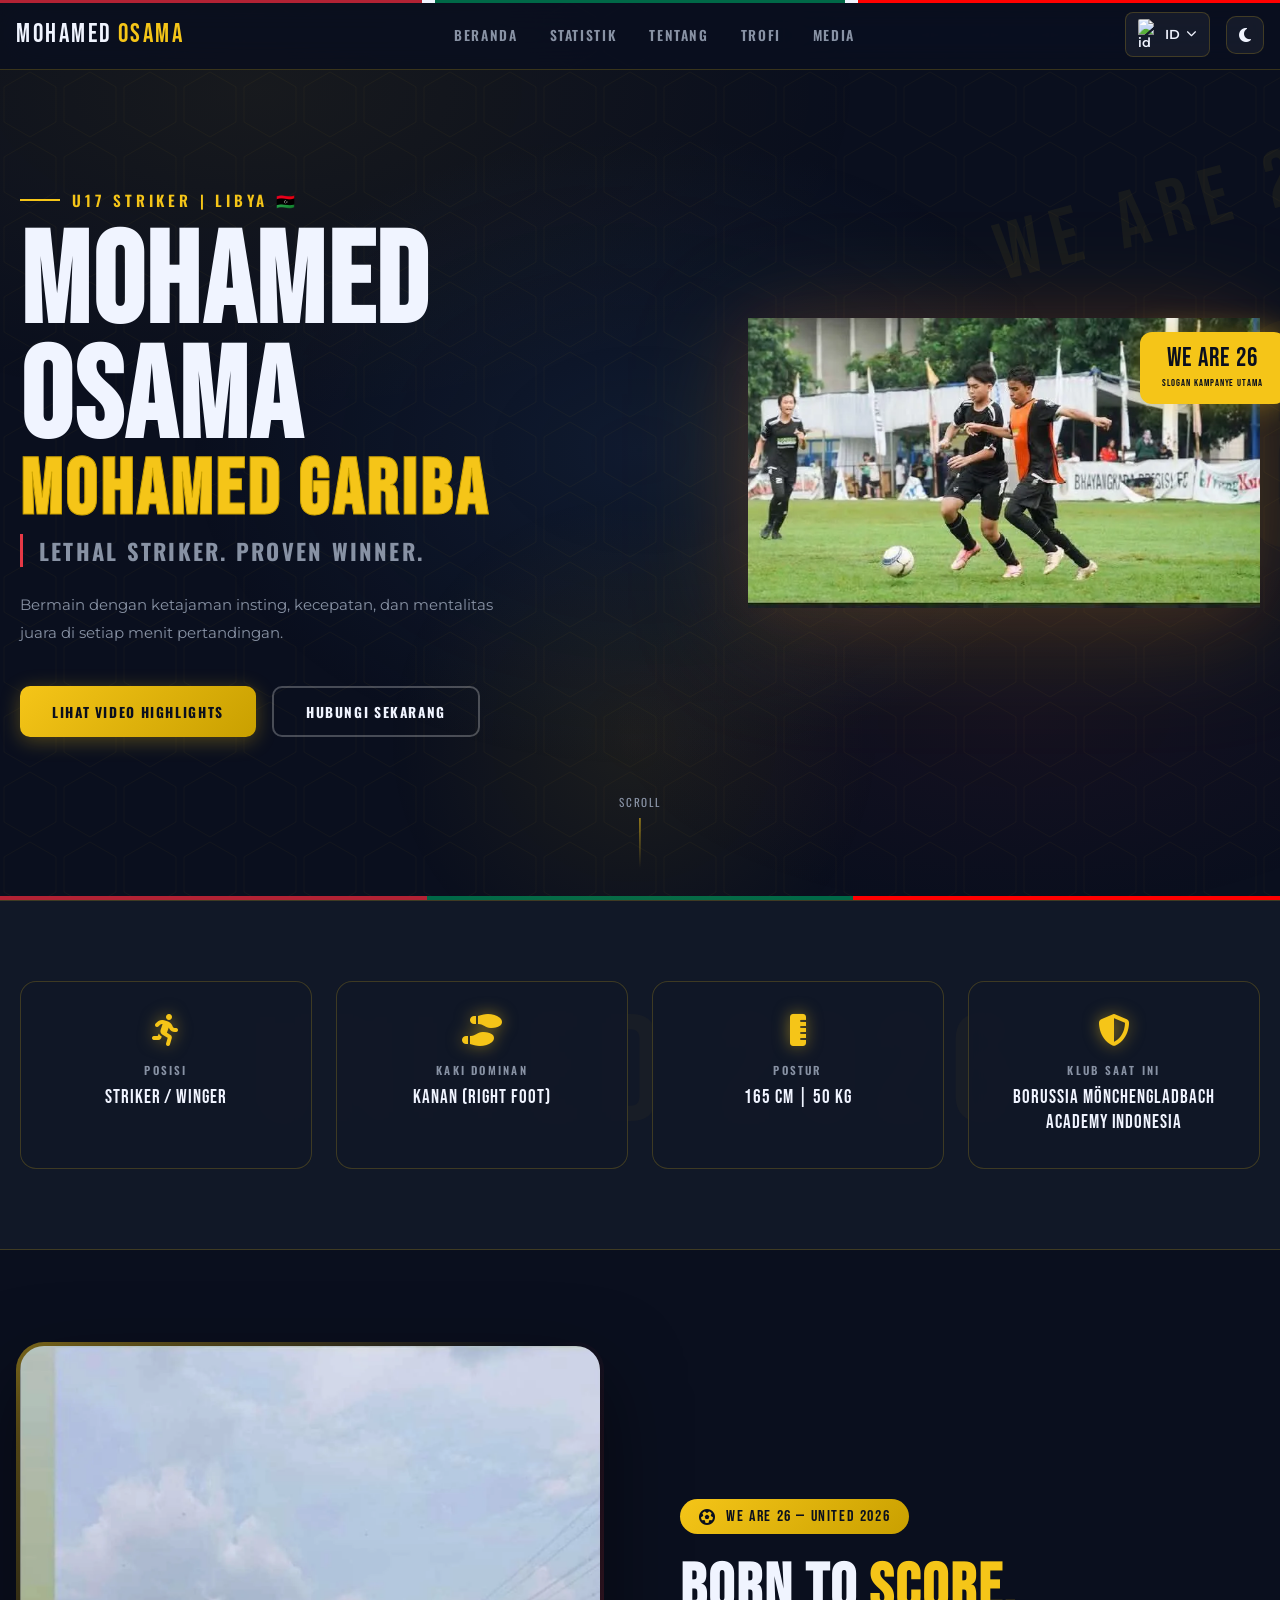
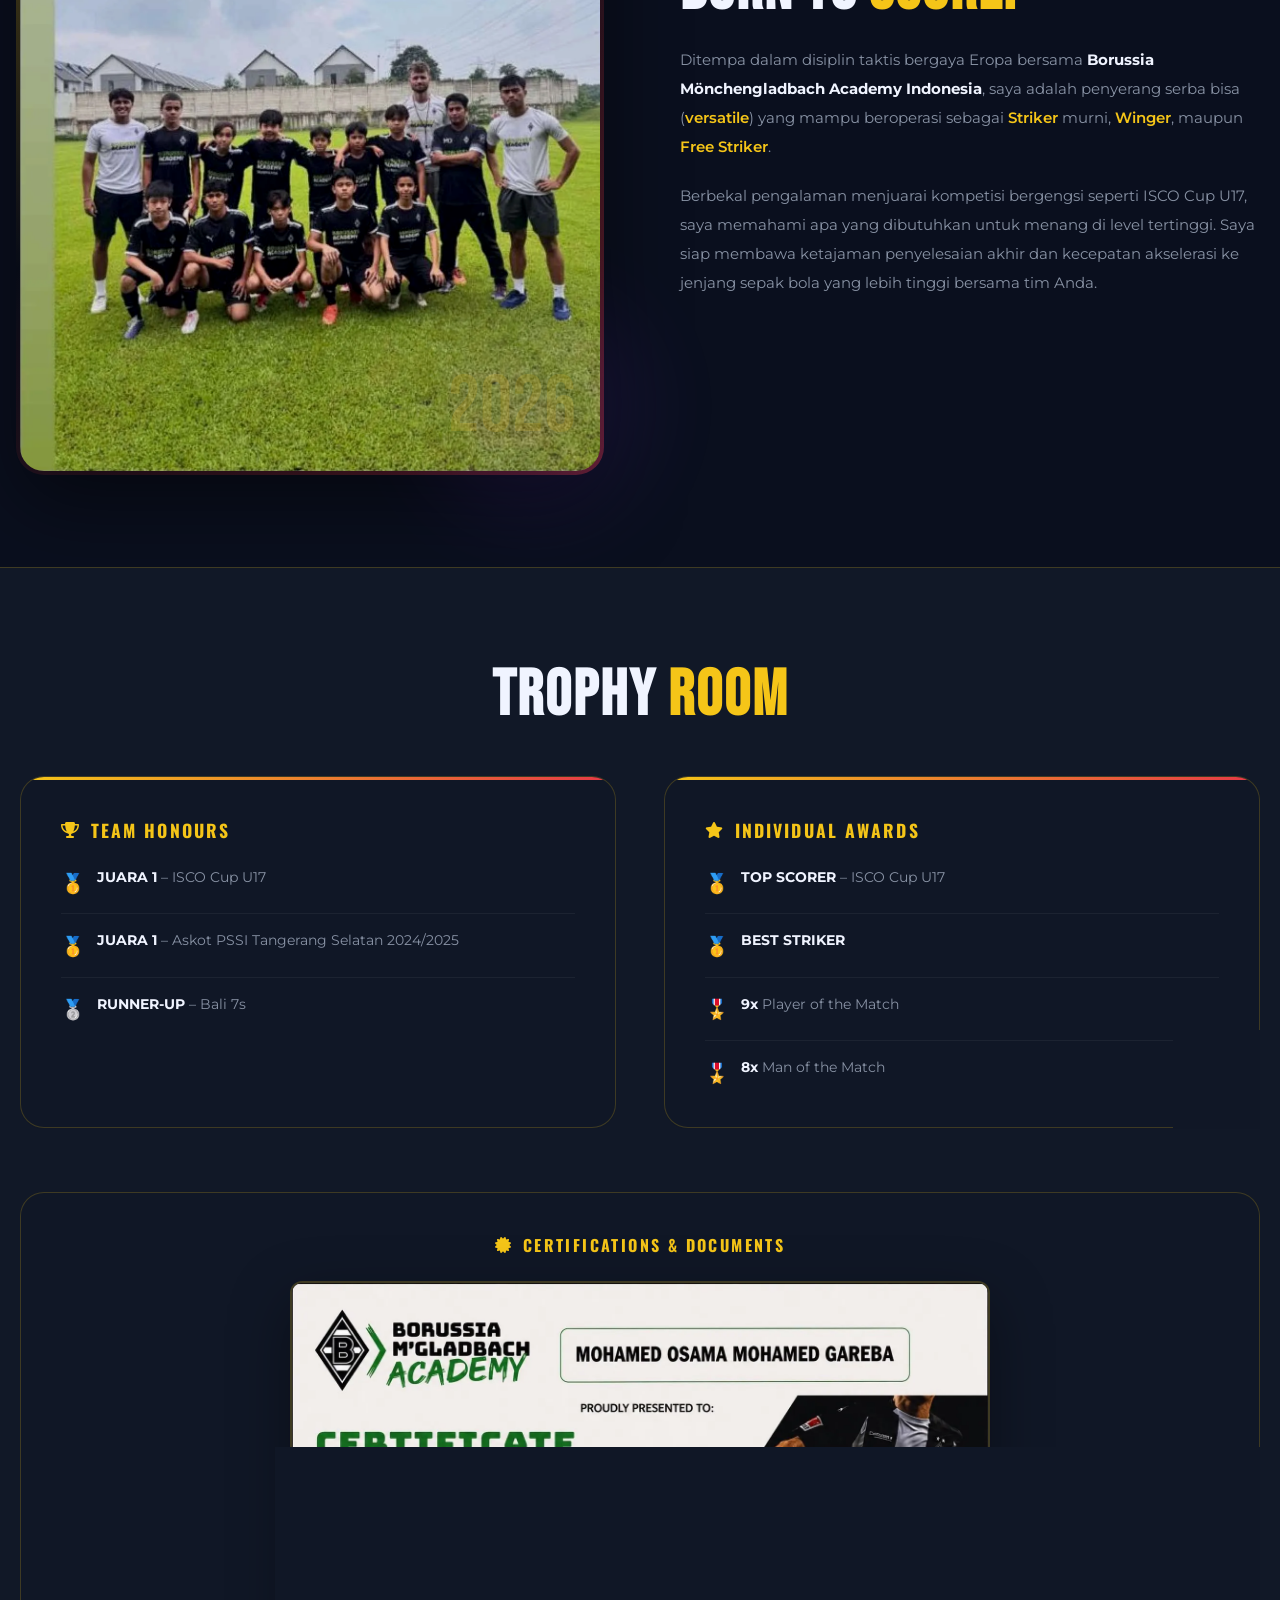
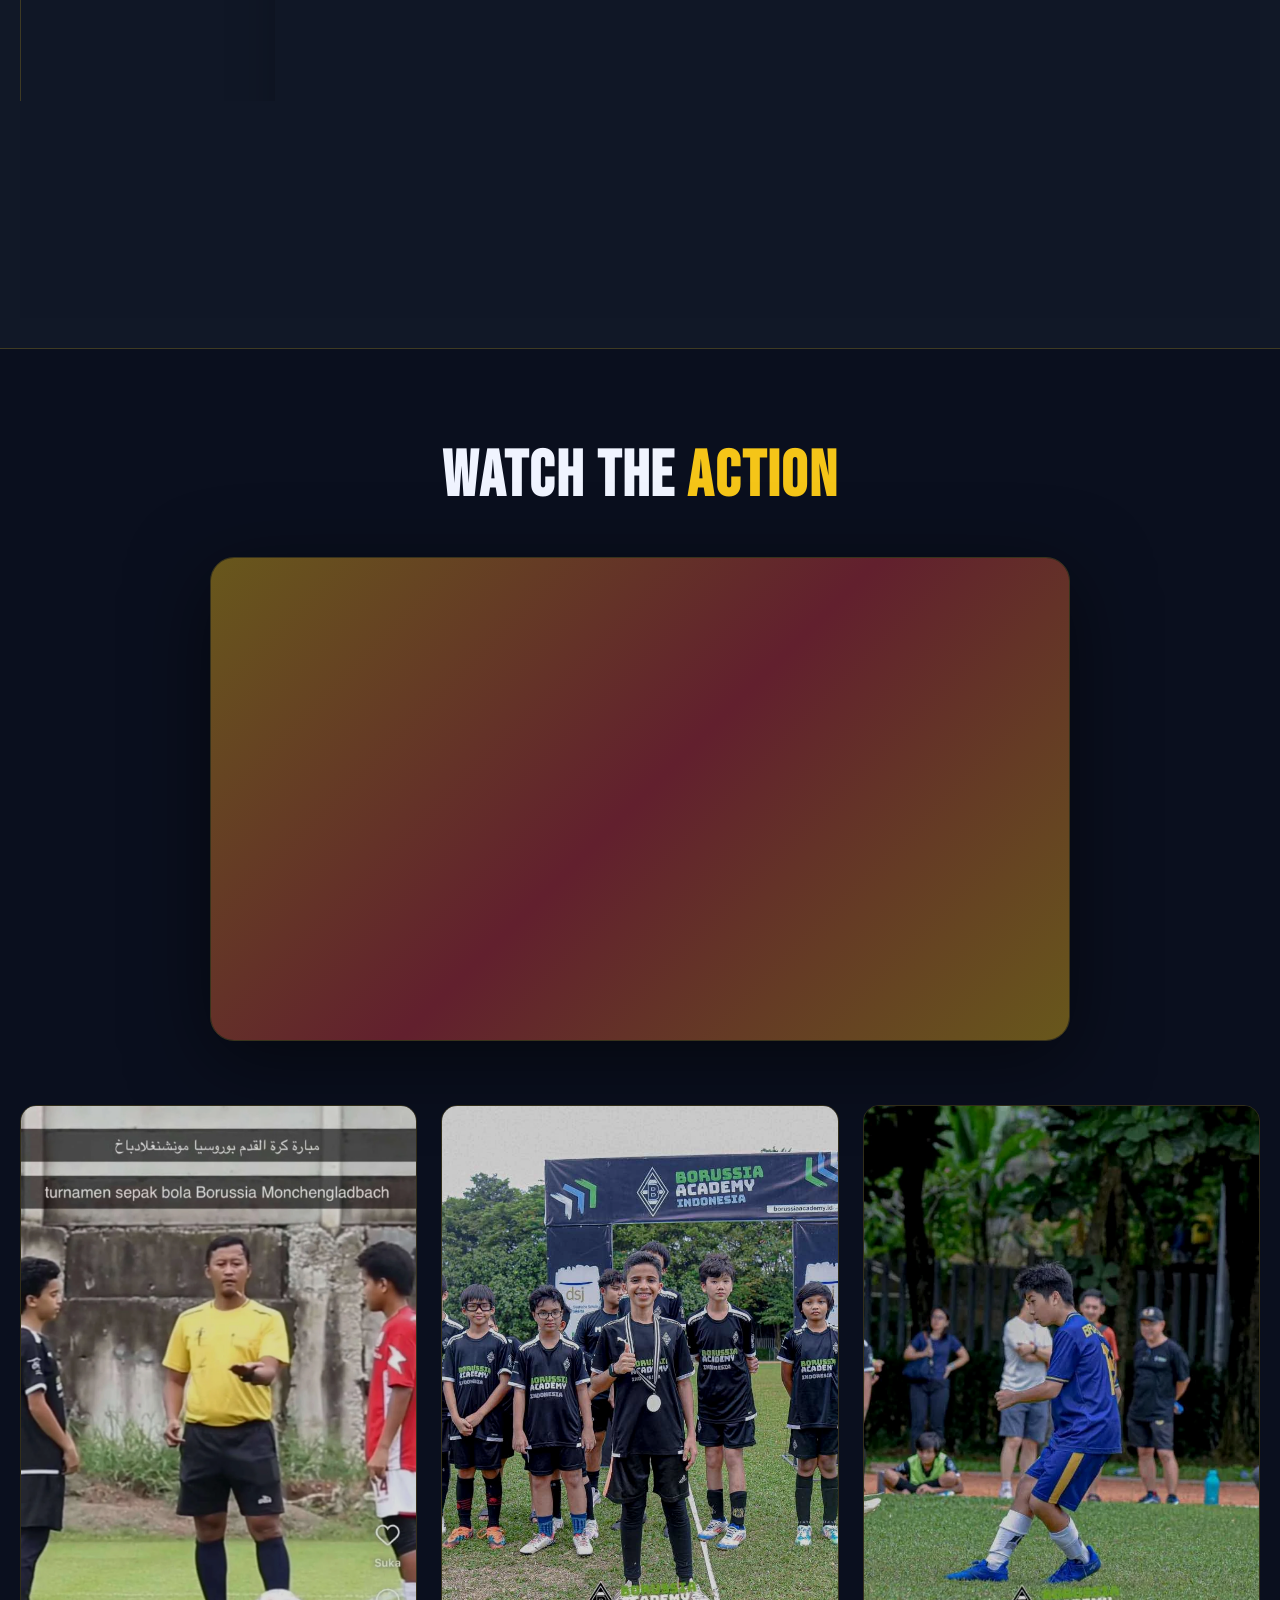
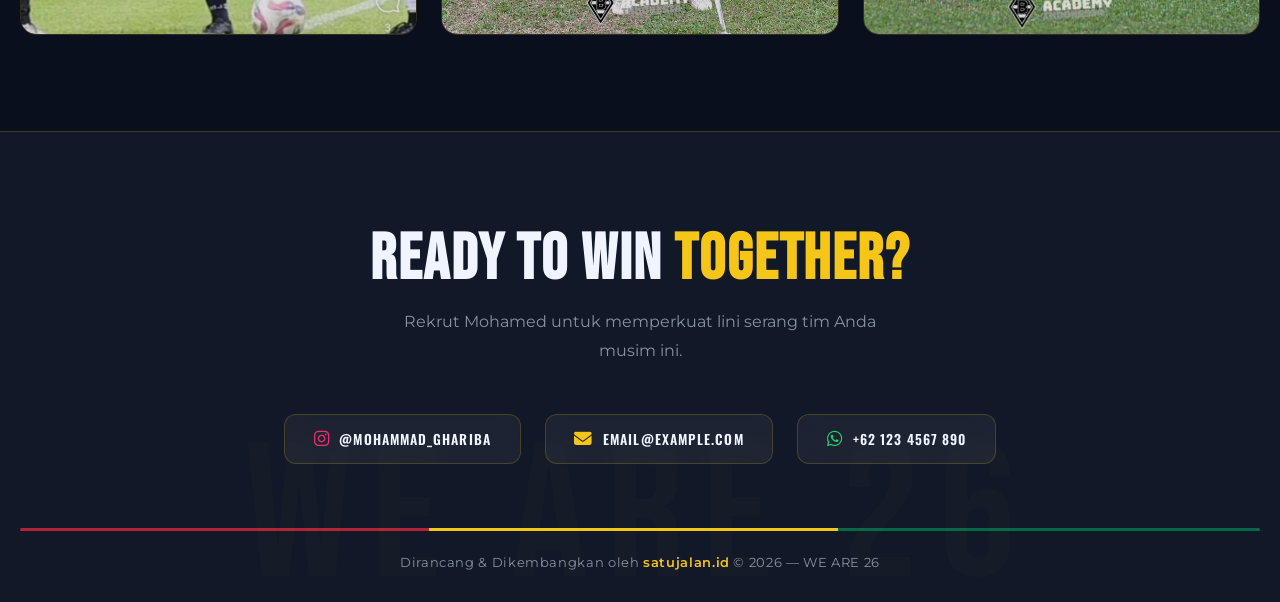
==== commit 25751088: "Add files via upload" ====
--- a/index.html
+++ b/index.html
@@ -2,7 +2,7 @@
 <html lang="id">
 <head>
     <meta charset="UTF-8">
-    <meta name="viewport" content="width=device-width, initial-scale=1.0, maximum-scale=1.0, user-scalable=no">
+    <meta name="viewport" content="width=device-width, initial-scale=1.0">
     <title>Mohamed Osama — U17 Striker | FIFA World Cup 2026</title>
     <meta name="description" content="Profil resmi Mohamed Osama Gariba, striker muda berbakat dari Libya yang bermain di Borussia Mönchengladbach Academy Indonesia. WE ARE 26.">
 
--- a/style.css
+++ b/style.css
@@ -457,7 +457,10 @@
   z-index: 2;
   width: clamp(280px, 40vw, 520px);
   height: auto;
-  object-fit: cover;
+  max-height: 80vh;
+  object-fit: contain;
+  object-position: center center;
+  display: block;
   filter: drop-shadow(0 20px 60px rgba(245,197,24,0.2)) drop-shadow(0 0 30px rgba(230,57,70,0.1));
   animation: heroFloat 4s ease-in-out infinite;
 }
@@ -637,10 +640,12 @@
   width: 100%;
   border-radius: var(--radius-xl);
   object-fit: cover;
+  object-position: center center;
   aspect-ratio: 4/5;
   filter: brightness(0.9) contrast(1.05);
   box-shadow: 0 30px 80px rgba(0,0,0,0.5);
   transition: transform var(--transition);
+  display: block;
 }
 .about-image:hover .action-shot { transform: scale(1.02); }
 
@@ -895,13 +900,15 @@
 
 .gallery-img {
   width: 100%;
-  aspect-ratio: 4/3;
+  aspect-ratio: 3/4;
   object-fit: cover;
+  object-position: center top;
   border-radius: var(--radius-lg);
   border: 1px solid var(--glass-border);
   filter: brightness(0.85) contrast(1.05);
   transition: all var(--transition);
   cursor: pointer;
+  display: block;
 }
 
 .gallery-img:hover {
@@ -1115,8 +1122,10 @@
   }
 
   .player-cutout {
-    width: min(85vw, 320px);
+    width: min(85vw, 340px);
     height: auto;
+    max-height: 55vh;
+    object-fit: contain;
     animation: heroFloat 4s ease-in-out infinite;
   }
 
@@ -1211,13 +1220,18 @@
 
   .about-image {
     order: 1;
+    overflow: visible;
   }
 
   .action-shot {
-    aspect-ratio: 16/10;
     width: 100%;
-    max-height: 260px;
-    object-position: top;
+    aspect-ratio: unset;
+    height: auto;
+    max-height: none;
+    object-fit: contain;
+    object-position: center center;
+    background: transparent;
+    border-radius: var(--radius-lg);
   }
 
   .about-content {
@@ -1272,7 +1286,8 @@
   }
 
   .gallery-img {
-    aspect-ratio: 1;
+    aspect-ratio: 3/4;
+    object-position: center top;
   }
 
   /* ── Footer ── */
@@ -1319,7 +1334,9 @@
   }
 
   .player-cutout {
-    width: min(80vw, 260px);
+    width: min(80vw, 280px);
+    max-height: 50vh;
+    object-fit: contain;
   }
 
   .title {
@@ -1341,7 +1358,7 @@
     gap: 0.75rem;
   }
 
-  .gallery-img { aspect-ratio: 16/9; }
+  .gallery-img { aspect-ratio: 4/3; object-position: center top; }
 }
 
 /* ====================================================
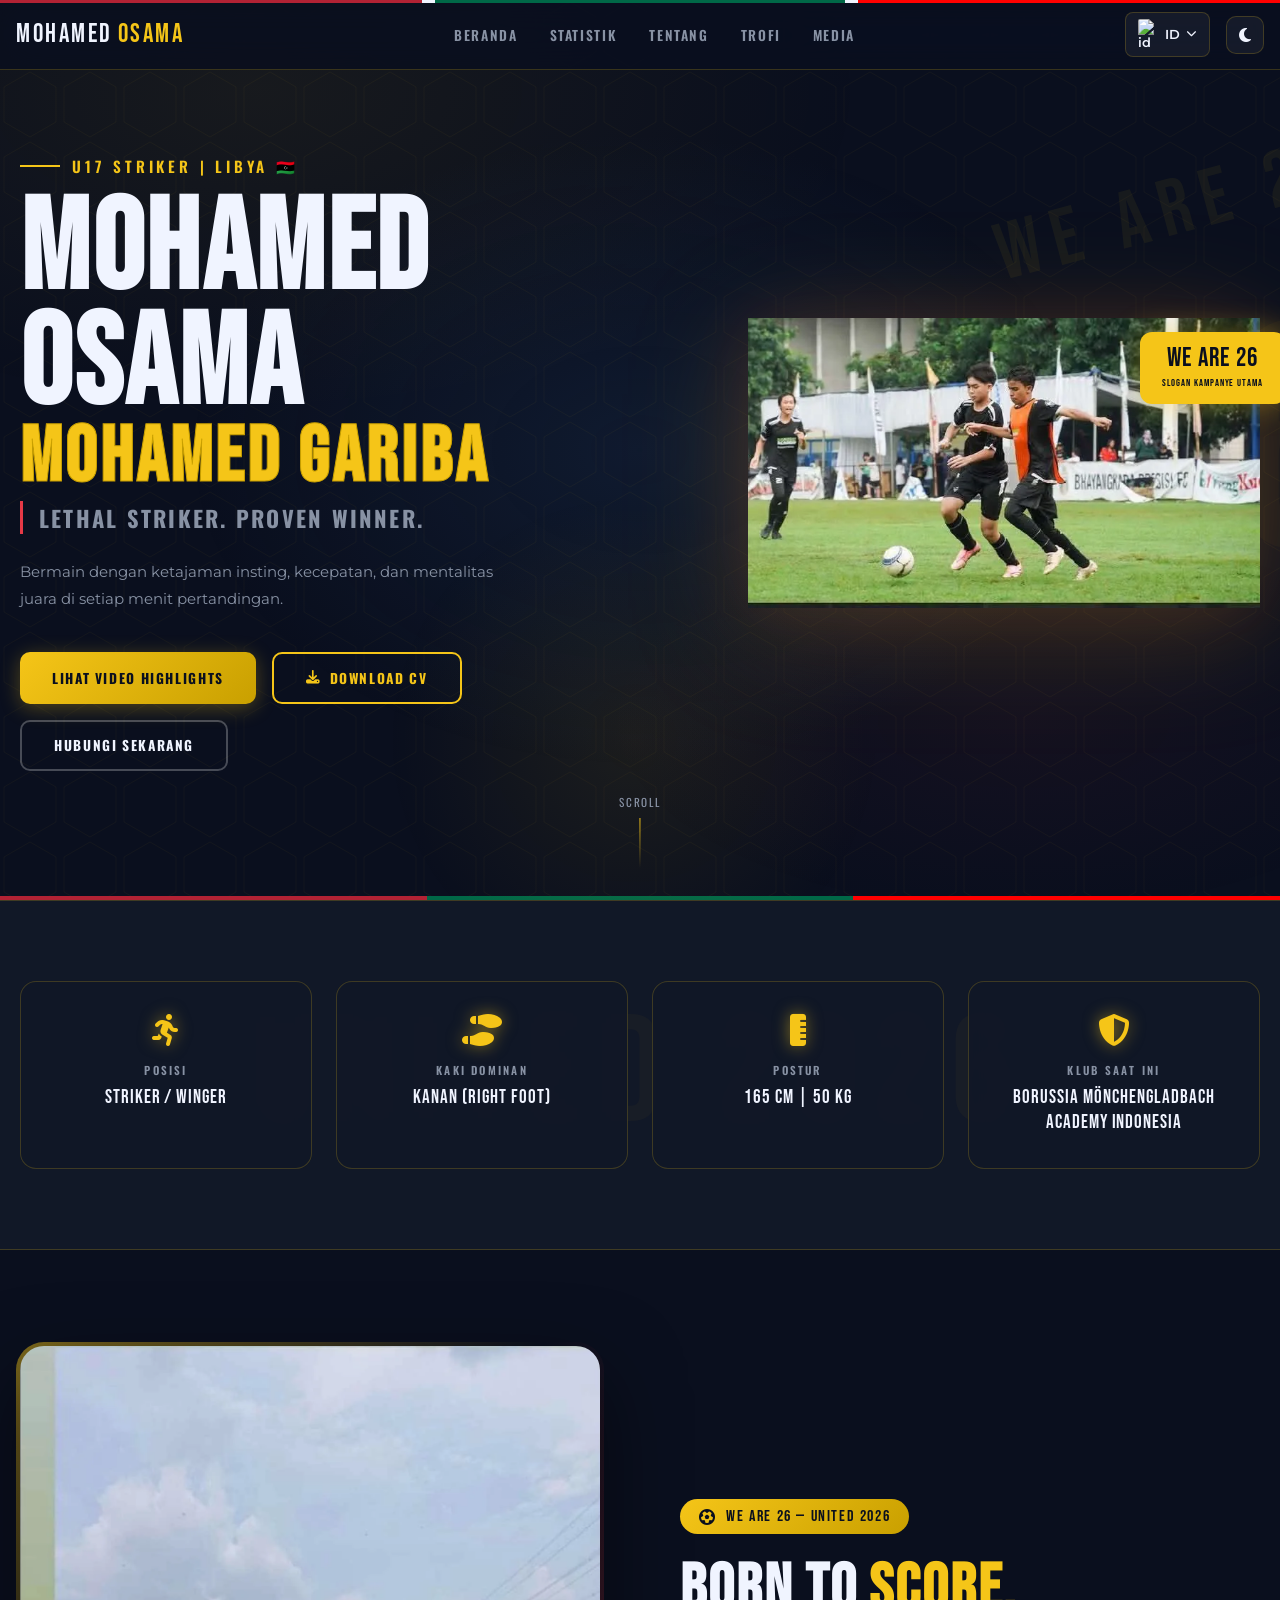
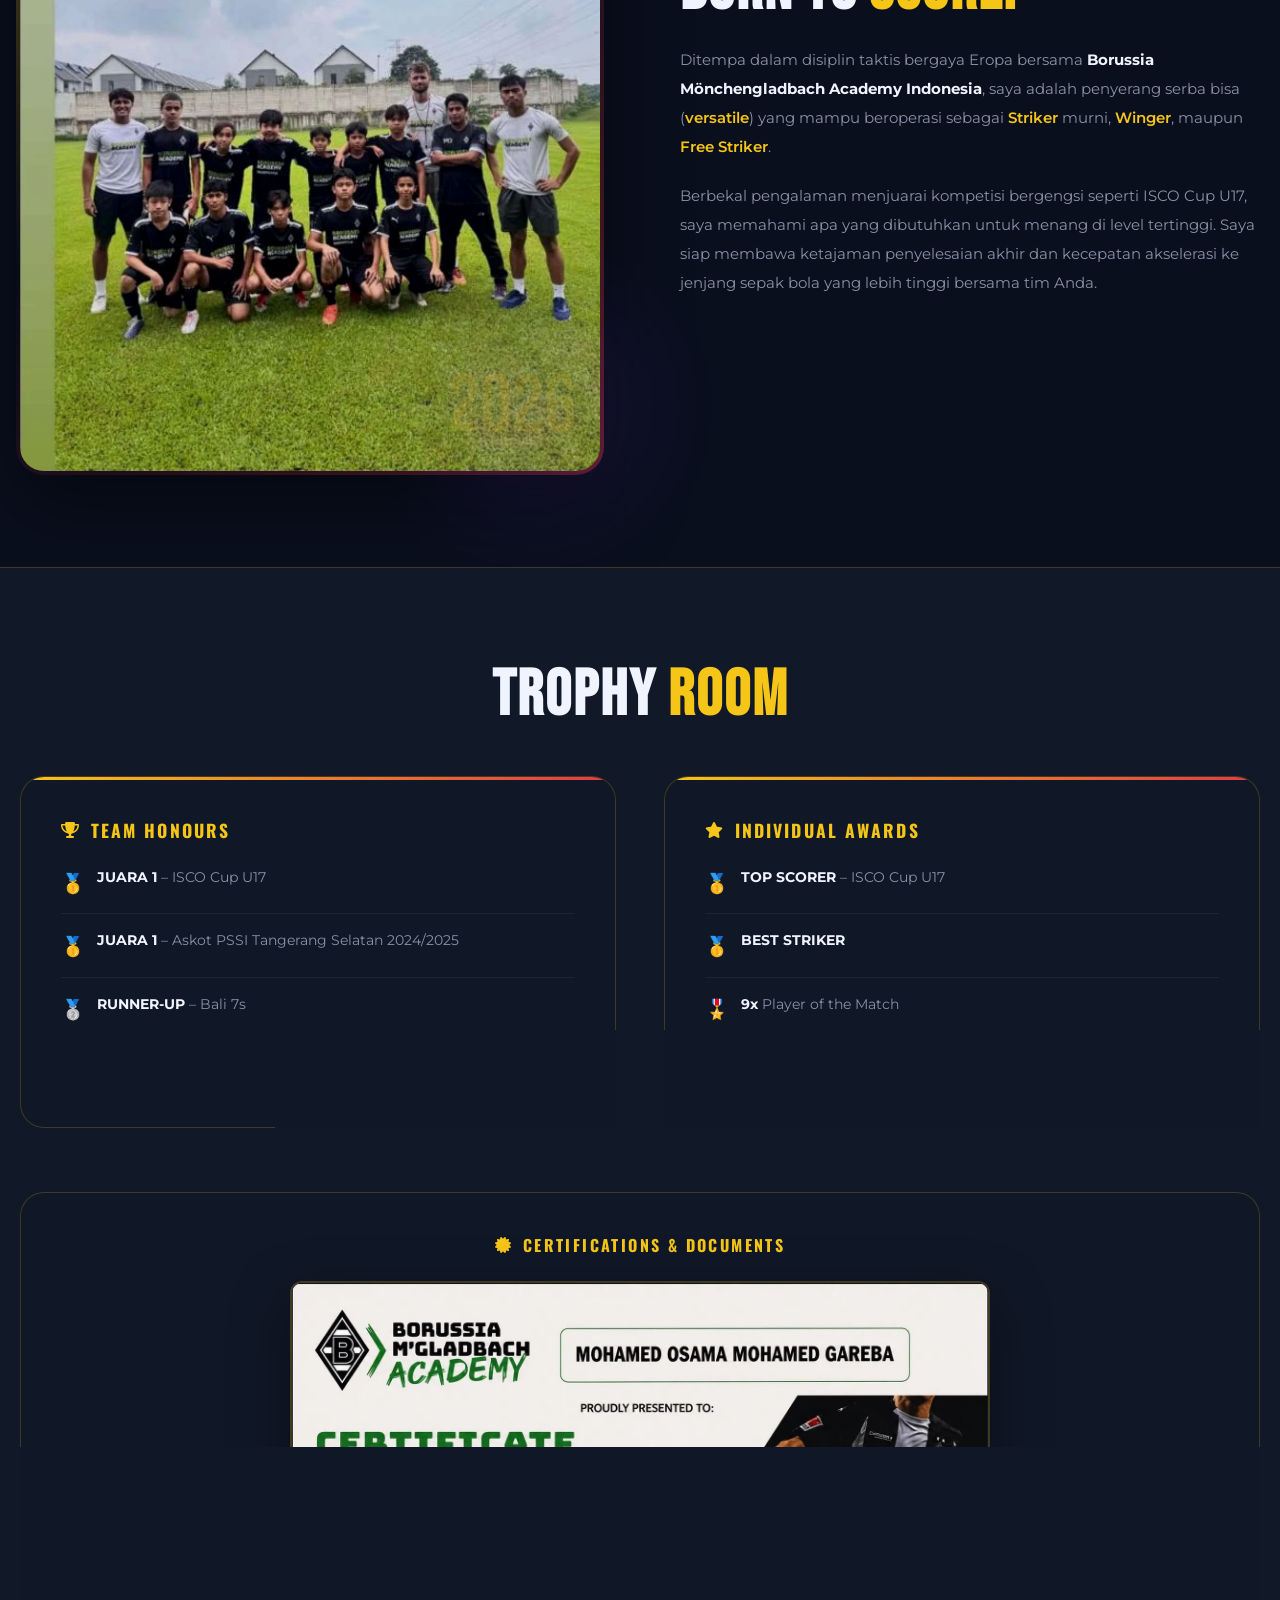
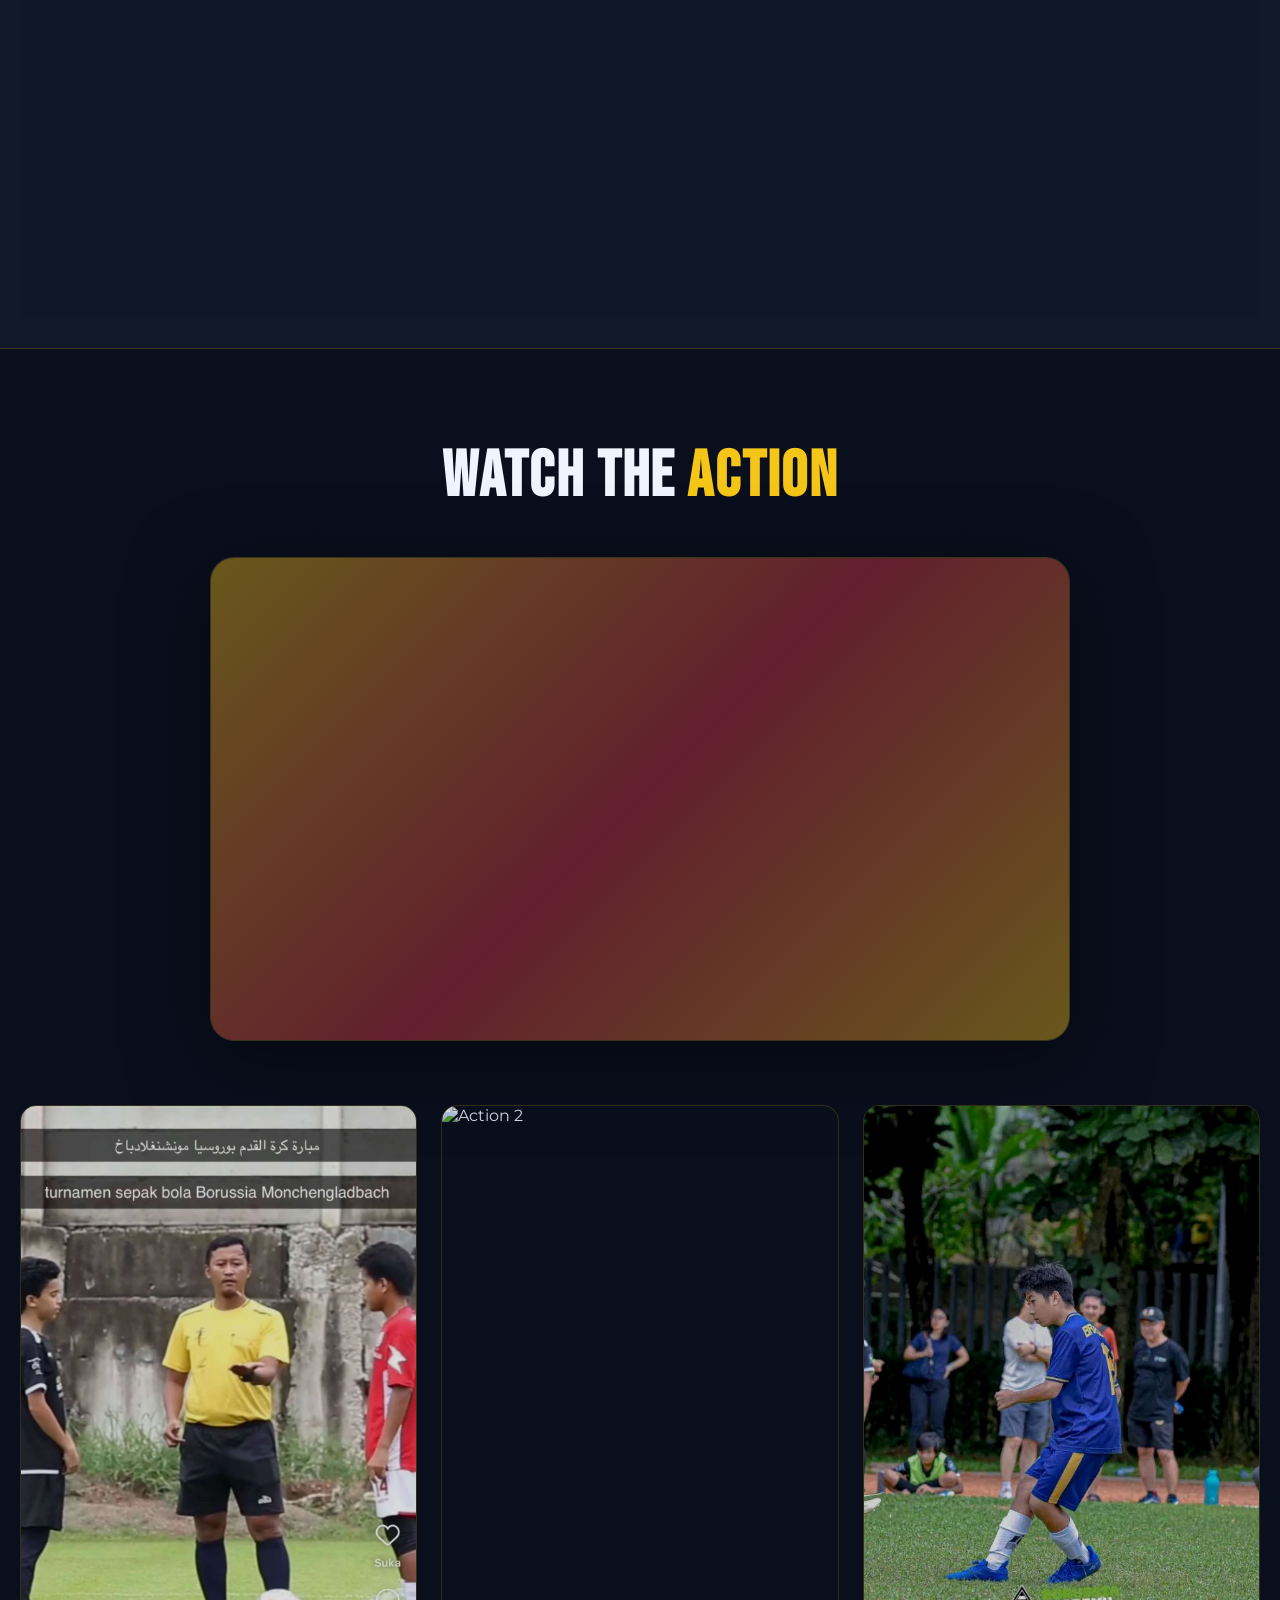
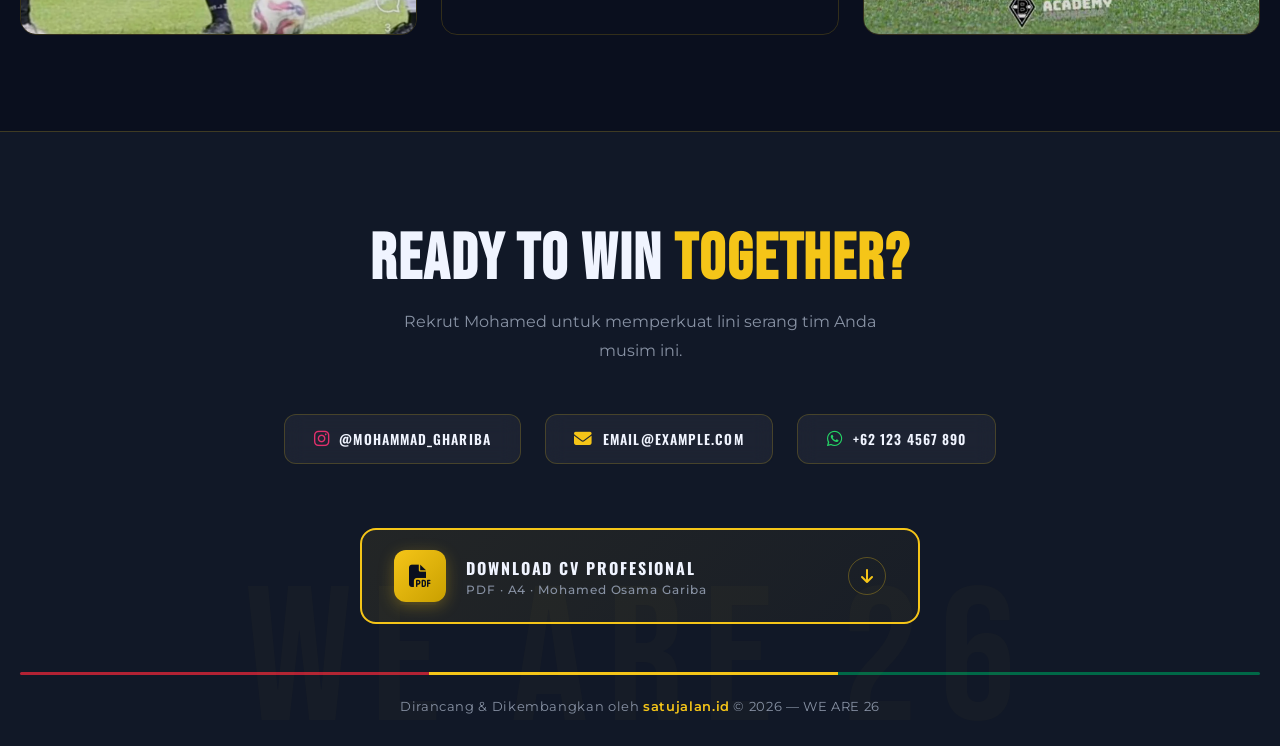
==== commit 170997ab: "Add files via upload" ====
--- a/index.html
+++ b/index.html
@@ -75,6 +75,7 @@
             <p class="description" data-i18n="hero_desc">Bermain dengan ketajaman insting, kecepatan, dan mentalitas juara di setiap menit pertandingan.</p>
             <div class="cta-buttons">
                 <a href="#media"   class="btn btn-primary" data-i18n="btn_video"><i class="fas fa-play"></i> LIHAT VIDEO HIGHLIGHTS</a>
+                <a href="cv.html?lang=id" id="cvBtnHero" target="_blank" class="btn btn-download"><i class="fas fa-download"></i> <span data-i18n="btn_cv">DOWNLOAD CV</span></a>
                 <a href="#contact" class="btn btn-outline"  data-i18n="btn_contact">HUBUNGI SEKARANG</a>
             </div>
         </div>
@@ -240,7 +241,10 @@
                 <source srcset="foto/3.webp" type="image/webp">
                 <img src="foto/3.jpeg" alt="Action 1" class="gallery-img">
             </picture>
-            <img src="foto/4.jpeg" alt="Action 2" class="gallery-img">
+            <picture>
+                <source srcset="foto/4.webp" type="image/webp">
+                <img src="foto/4_small.jpeg" alt="Action 2" class="gallery-img">
+            </picture>
             <picture>
                 <source srcset="foto/5.webp" type="image/webp">
                 <img src="foto/5.jpeg" alt="Action 3" class="gallery-img">
@@ -270,6 +274,18 @@
             </a>
         </div>
 
+        <!-- Download CV Button -->
+        <div class="download-cv-section reveal">
+            <a href="cv.html?lang=id" id="cvBtnFooter" target="_blank" class="btn-cv-download">
+                <div class="cv-btn-icon"><i class="fas fa-file-pdf"></i></div>
+                <div class="cv-btn-text">
+                    <span class="cv-btn-label" data-i18n="cv_download_label">Download Professional CV</span>
+                    <span class="cv-btn-sub">PDF · A4 · Mohamed Osama Gariba</span>
+                </div>
+                <div class="cv-btn-arrow"><i class="fas fa-arrow-down"></i></div>
+            </a>
+        </div>
+
         <div class="footer-divider"></div>
 
         <div class="copyright">
--- a/style.css
+++ b/style.css
@@ -430,6 +430,135 @@
   transform: translateY(-3px);
 }
 
+/* Download CV button — hero */
+.btn-download {
+  background: transparent;
+  color: var(--fifa-gold);
+  border: 2px solid var(--fifa-gold);
+  position: relative;
+  overflow: hidden;
+}
+.btn-download::before {
+  content: '';
+  position: absolute;
+  inset: 0;
+  background: var(--fifa-gold);
+  transform: scaleX(0);
+  transform-origin: left;
+  transition: transform var(--transition);
+  z-index: 0;
+}
+.btn-download:hover::before { transform: scaleX(1); }
+.btn-download:hover { color: var(--fifa-navy); transform: translateY(-3px); box-shadow: var(--glow-gold); }
+.btn-download i,
+.btn-download span { position: relative; z-index: 1; }
+
+/* ── Big Download CV card (footer) ── */
+.download-cv-section {
+  margin: 0 auto 3rem;
+  max-width: 560px;
+}
+
+.btn-cv-download {
+  display: flex;
+  align-items: center;
+  gap: 1.25rem;
+  padding: 1.25rem 2rem;
+  background: linear-gradient(135deg, rgba(245,197,24,0.08) 0%, rgba(245,197,24,0.03) 100%);
+  border: 2px solid var(--fifa-gold);
+  border-radius: 16px;
+  text-decoration: none;
+  cursor: pointer;
+  transition: all var(--transition);
+  position: relative;
+  overflow: hidden;
+}
+.btn-cv-download::before {
+  content: '';
+  position: absolute;
+  inset: 0;
+  background: linear-gradient(135deg, var(--fifa-gold), var(--fifa-gold-dark));
+  opacity: 0;
+  transition: opacity var(--transition);
+  z-index: 0;
+}
+.btn-cv-download:hover::before { opacity: 1; }
+.btn-cv-download:hover { transform: translateY(-4px); box-shadow: var(--glow-gold); }
+.btn-cv-download:hover .cv-btn-icon,
+.btn-cv-download:hover .cv-btn-text,
+.btn-cv-download:hover .cv-btn-arrow { color: var(--fifa-navy) !important; }
+
+.cv-btn-icon {
+  position: relative;
+  z-index: 1;
+  width: 52px;
+  height: 52px;
+  background: linear-gradient(135deg, var(--fifa-gold), var(--fifa-gold-dark));
+  border-radius: 12px;
+  display: flex;
+  align-items: center;
+  justify-content: center;
+  font-size: 1.4rem;
+  color: var(--fifa-navy);
+  flex-shrink: 0;
+  transition: all var(--transition);
+  box-shadow: 0 4px 16px rgba(245,197,24,0.3);
+}
+.btn-cv-download:hover .cv-btn-icon {
+  background: var(--fifa-navy);
+  color: var(--fifa-gold) !important;
+}
+
+.cv-btn-text {
+  position: relative;
+  z-index: 1;
+  flex: 1;
+  text-align: left;
+  transition: color var(--transition);
+}
+.cv-btn-label {
+  display: block;
+  font-family: 'Oswald', sans-serif;
+  font-size: 1rem;
+  font-weight: 700;
+  letter-spacing: 0.12em;
+  text-transform: uppercase;
+  color: var(--fifa-white);
+  margin-bottom: 3px;
+  transition: color var(--transition);
+}
+.cv-btn-sub {
+  display: block;
+  font-size: 0.72rem;
+  font-weight: 500;
+  letter-spacing: 0.08em;
+  color: var(--fifa-gray);
+  transition: color var(--transition);
+}
+
+.cv-btn-arrow {
+  position: relative;
+  z-index: 1;
+  width: 38px;
+  height: 38px;
+  border: 1px solid rgba(245,197,24,0.3);
+  border-radius: 50%;
+  display: flex;
+  align-items: center;
+  justify-content: center;
+  color: var(--fifa-gold);
+  font-size: 1rem;
+  flex-shrink: 0;
+  transition: all var(--transition);
+  animation: bounceDown 1.5s ease-in-out infinite;
+}
+@keyframes bounceDown {
+  0%, 100% { transform: translateY(0); }
+  50% { transform: translateY(4px); }
+}
+.btn-cv-download:hover .cv-btn-arrow { border-color: var(--fifa-navy); animation: none; }
+
+
 /* Hero Image */
 .hero-image {
   position: relative;
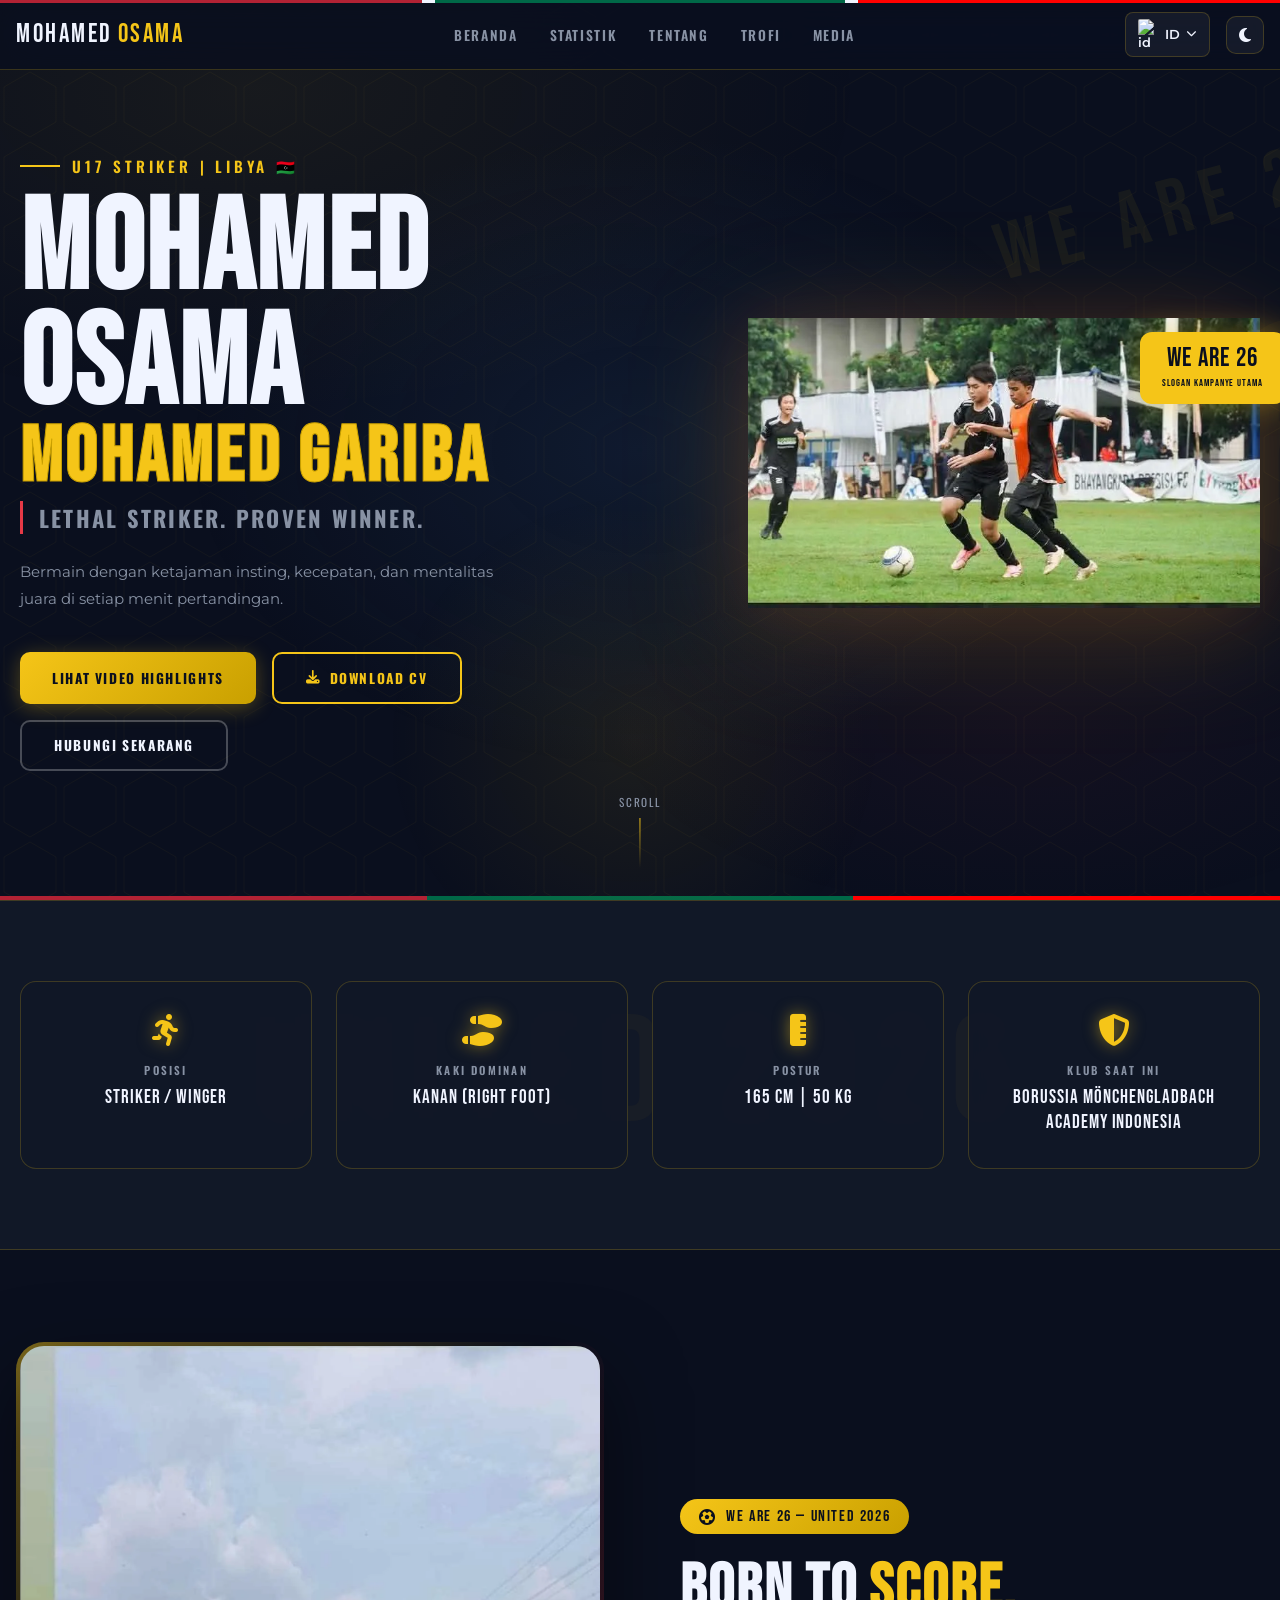
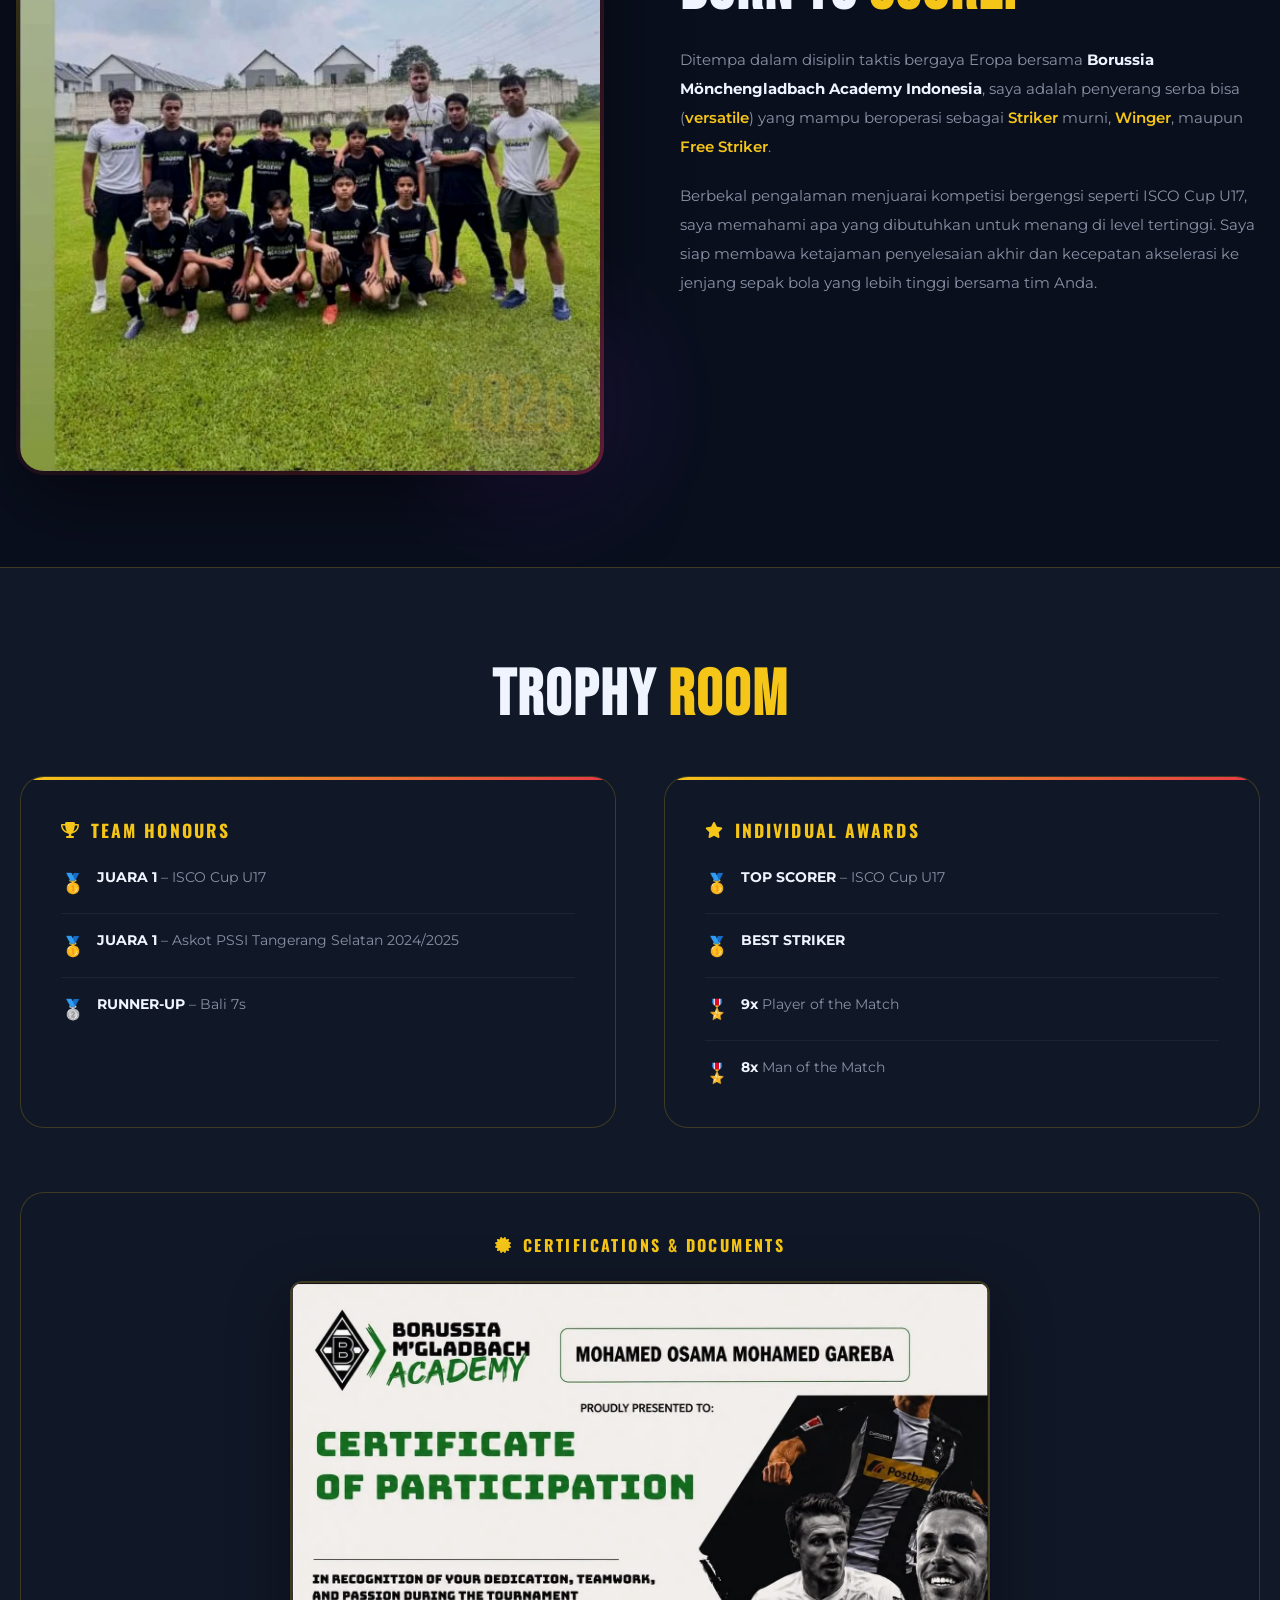
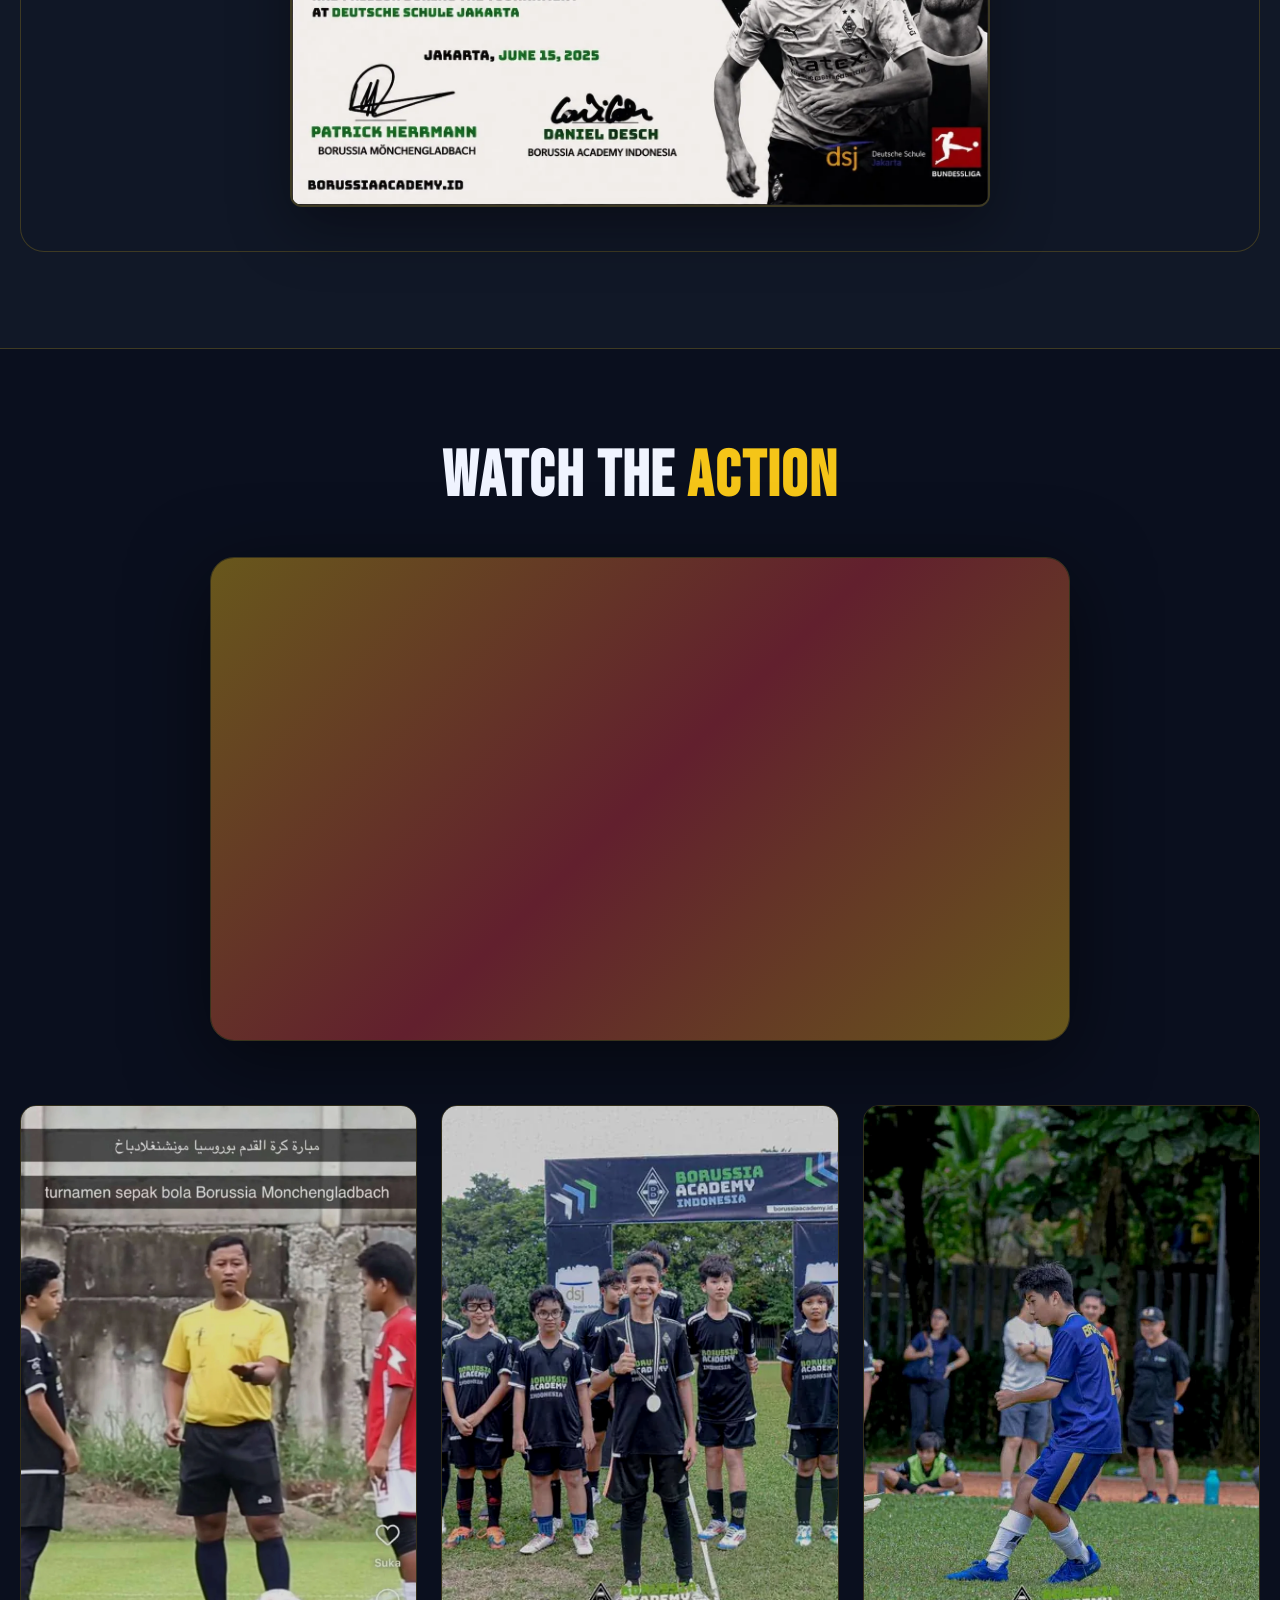
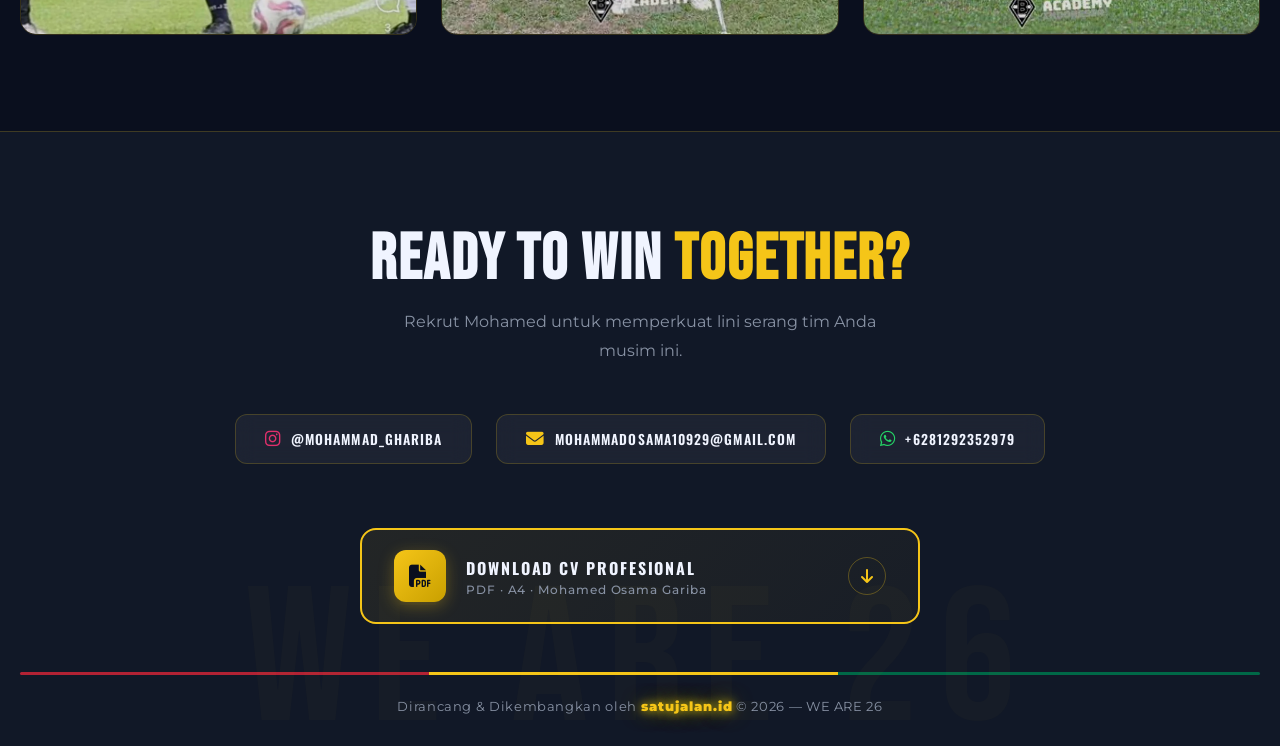
==== commit b0ed6c30: "Add files via upload" ====
--- a/index.html
+++ b/index.html
@@ -1,15 +1,19 @@
 <!DOCTYPE html>
 <html lang="id">
+
 <head>
     <meta charset="UTF-8">
     <meta name="viewport" content="width=device-width, initial-scale=1.0">
     <title>Mohamed Osama — U17 Striker | FIFA World Cup 2026</title>
-    <meta name="description" content="Profil resmi Mohamed Osama Gariba, striker muda berbakat dari Libya yang bermain di Borussia Mönchengladbach Academy Indonesia. WE ARE 26.">
+    <meta name="description"
+        content="Profil resmi Mohamed Osama Gariba, striker muda berbakat dari Libya yang bermain di Borussia Mönchengladbach Academy Indonesia. WE ARE 26.">
 
     <!-- Google Fonts -->
     <link rel="preconnect" href="https://fonts.googleapis.com">
     <link rel="preconnect" href="https://fonts.gstatic.com" crossorigin>
-    <link href="https://fonts.googleapis.com/css2?family=Bebas+Neue&family=Montserrat:wght@300;400;600;700;800;900&family=Oswald:wght@400;600;700&display=swap" rel="stylesheet">
+    <link
+        href="https://fonts.googleapis.com/css2?family=Bebas+Neue&family=Montserrat:wght@300;400;600;700;800;900&family=Oswald:wght@400;600;700&display=swap"
+        rel="stylesheet">
 
     <!-- FontAwesome -->
     <link rel="stylesheet" href="https://cdnjs.cloudflare.com/ajax/libs/font-awesome/6.4.0/css/all.min.css">
@@ -17,6 +21,7 @@
     <!-- Custom CSS -->
     <link rel="stylesheet" href="style.css">
 </head>
+
 <body>
 
     <!-- FIFA 26 Background Watermark -->
@@ -26,18 +31,19 @@
     <nav class="navbar">
         <div class="logo">MOHAMED<span>OSAMA</span></div>
         <ul class="nav-links" id="navLinks">
-            <li><a href="#hero"   data-i18n="nav_home">Home</a></li>
-            <li><a href="#stats"  data-i18n="nav_stats">Stats</a></li>
-            <li><a href="#about"  data-i18n="nav_about">About</a></li>
+            <li><a href="#hero" data-i18n="nav_home">Home</a></li>
+            <li><a href="#stats" data-i18n="nav_stats">Stats</a></li>
+            <li><a href="#about" data-i18n="nav_about">About</a></li>
             <li><a href="#trophy" data-i18n="nav_trophies">Trophies</a></li>
-            <li><a href="#media"  data-i18n="nav_media">Media</a></li>
+            <li><a href="#media" data-i18n="nav_media">Media</a></li>
         </ul>
 
         <div class="controls">
             <!-- Language Dropdown -->
             <div class="custom-dropdown" id="langDropdown">
                 <div class="dropdown-selected" id="langSelected">
-                    <img src="https://flagcdn.com/w20/id.png" alt="ID"> <span>ID</span> <i class="fas fa-chevron-down"></i>
+                    <img src="https://flagcdn.com/w20/id.png" alt="ID"> <span>ID</span> <i
+                        class="fas fa-chevron-down"></i>
                 </div>
                 <div class="dropdown-options" id="langOptions">
                     <div class="dropdown-option" data-value="id">
@@ -72,11 +78,14 @@
                 <span class="highlight">MOHAMED GARIBA</span>
             </h1>
             <h3 class="tagline"><span data-i18n="hero_tagline">LETHAL STRIKER. PROVEN WINNER.</span></h3>
-            <p class="description" data-i18n="hero_desc">Bermain dengan ketajaman insting, kecepatan, dan mentalitas juara di setiap menit pertandingan.</p>
+            <p class="description" data-i18n="hero_desc">Bermain dengan ketajaman insting, kecepatan, dan mentalitas
+                juara di setiap menit pertandingan.</p>
             <div class="cta-buttons">
-                <a href="#media"   class="btn btn-primary" data-i18n="btn_video"><i class="fas fa-play"></i> LIHAT VIDEO HIGHLIGHTS</a>
-                <a href="cv.html?lang=id" id="cvBtnHero" target="_blank" class="btn btn-download"><i class="fas fa-download"></i> <span data-i18n="btn_cv">DOWNLOAD CV</span></a>
-                <a href="#contact" class="btn btn-outline"  data-i18n="btn_contact">HUBUNGI SEKARANG</a>
+                <a href="#media" class="btn btn-primary" data-i18n="btn_video"><i class="fas fa-play"></i> LIHAT VIDEO
+                    HIGHLIGHTS</a>
+                <a href="cv.html?lang=id" id="cvBtnHero" target="_blank" class="btn btn-download"><i
+                        class="fas fa-download"></i> <span data-i18n="btn_cv">DOWNLOAD CV</span></a>
+                <a href="#contact" class="btn btn-outline" data-i18n="btn_contact">HUBUNGI SEKARANG</a>
             </div>
         </div>
 
@@ -151,10 +160,14 @@
                 <span class="highlight" data-i18n="about_title_2">SCORE.</span>
             </h2>
             <p data-i18n="about_p1">
-                Ditempa dalam disiplin taktis bergaya Eropa bersama <strong>Borussia Mönchengladbach Academy Indonesia</strong>, saya adalah penyerang serba bisa (<em>versatile</em>) yang mampu beroperasi sebagai <em>Striker</em> murni, <em>Winger</em>, maupun <em>Free Striker</em>.
+                Ditempa dalam disiplin taktis bergaya Eropa bersama <strong>Borussia Mönchengladbach Academy
+                    Indonesia</strong>, saya adalah penyerang serba bisa (<em>versatile</em>) yang mampu beroperasi
+                sebagai <em>Striker</em> murni, <em>Winger</em>, maupun <em>Free Striker</em>.
             </p>
             <p data-i18n="about_p2">
-                Berbekal pengalaman menjuarai kompetisi bergengsi seperti <em>ISCO Cup U17</em>, saya memahami apa yang dibutuhkan untuk menang di level tertinggi. Saya siap membawa ketajaman penyelesaian akhir dan kecepatan akselerasi ke jenjang sepak bola yang lebih tinggi bersama tim Anda.
+                Berbekal pengalaman menjuarai kompetisi bergengsi seperti <em>ISCO Cup U17</em>, saya memahami apa yang
+                dibutuhkan untuk menang di level tertinggi. Saya siap membawa ketajaman penyelesaian akhir dan kecepatan
+                akselerasi ke jenjang sepak bola yang lebih tinggi bersama tim Anda.
             </p>
         </div>
     </section>
@@ -177,7 +190,8 @@
                     </li>
                     <li>
                         <span class="medal gold">🥇</span>
-                        <div><strong data-i18n="trophy_1st">JUARA 1</strong> – Askot PSSI Tangerang Selatan 2024/2025</div>
+                        <div><strong data-i18n="trophy_1st">JUARA 1</strong> – Askot PSSI Tangerang Selatan 2024/2025
+                        </div>
                     </li>
                     <li>
                         <span class="medal silver">🥈</span>
@@ -208,7 +222,8 @@
             </div>
         </div>
         <div class="certificate-wrapper reveal">
-            <h3><i class="fas fa-certificate"></i> <span data-i18n="cert_title">CERTIFICATIONS &amp; DOCUMENTS</span></h3>
+            <h3><i class="fas fa-certificate"></i> <span data-i18n="cert_title">CERTIFICATIONS &amp; DOCUMENTS</span>
+            </h3>
             <picture>
                 <source srcset="sertivikat/sertivikat.webp" type="image/webp">
                 <img src="sertivikat/sertivikat.jpeg" alt="Certificate" class="cert-img">
@@ -226,10 +241,7 @@
         </h2>
 
         <div class="video-container reveal">
-            <iframe
-                width="560" height="315"
-                src="https://www.youtube.com/embed/dQw4w9WgXcQ"
-                title="Highlight Video"
+            <iframe width="560" height="315" src="https://www.youtube.com/embed/dQw4w9WgXcQ" title="Highlight Video"
                 frameborder="0"
                 allow="accelerometer; autoplay; clipboard-write; encrypted-media; gyroscope; picture-in-picture"
                 allowfullscreen>
@@ -260,17 +272,18 @@
             <span data-i18n="footer_title_1">READY TO WIN </span>
             <span class="highlight" data-i18n="footer_title_2">TOGETHER?</span>
         </h2>
-        <p class="footer-desc" data-i18n="footer_desc">Rekrut Mohamed untuk memperkuat lini serang tim Anda musim ini.</p>
+        <p class="footer-desc" data-i18n="footer_desc">Rekrut Mohamed untuk memperkuat lini serang tim Anda musim ini.
+        </p>
 
         <div class="contact-info reveal-children">
             <a href="https://instagram.com/Mohammad_ghariba" target="_blank" class="contact-link">
                 <i class="fab fa-instagram"></i> @Mohammad_ghariba
             </a>
-            <a href="mailto:email@example.com" class="contact-link">
-                <i class="fas fa-envelope"></i> email@example.com
+            <a href="mailto:mohammadosama10929@gmail.com" class="contact-link">
+                <i class="fas fa-envelope"></i> mohammadosama10929@gmail.com
             </a>
-            <a href="https://wa.me/1234567890" target="_blank" class="contact-link">
-                <i class="fab fa-whatsapp"></i> +62 123 4567 890
+            <a href="https://wa.me/6281292352979" target="_blank" class="contact-link">
+                <i class="fab fa-whatsapp"></i> +6281292352979
             </a>
         </div>
 
@@ -297,4 +310,5 @@
 
     <script src="script.js"></script>
 </body>
-</html>
+
+</html>
--- a/style.css
+++ b/style.css
@@ -1150,9 +1150,16 @@
 
 /* Developer link */
 .developer-link {
-  color: var(--fifa-gold);
+  color: #ffe600;
   text-decoration: none;
-  font-weight: 600;
+  font-weight: 900;
+  letter-spacing: 1px;
+  text-shadow: 0 0 10px rgba(255, 230, 0, 0.8), 0 0 20px rgba(255, 230, 0, 0.5), 0 0 30px rgba(255, 230, 0, 0.3);
+  transition: all 0.3s ease;
+}
+.developer-link:hover {
+  color: #ffffff;
+  text-shadow: 0 0 15px rgba(255, 230, 0, 1), 0 0 30px rgba(255, 230, 0, 0.8), 0 0 45px rgba(255, 230, 0, 0.6);
 }
 
 /* ====================================================
